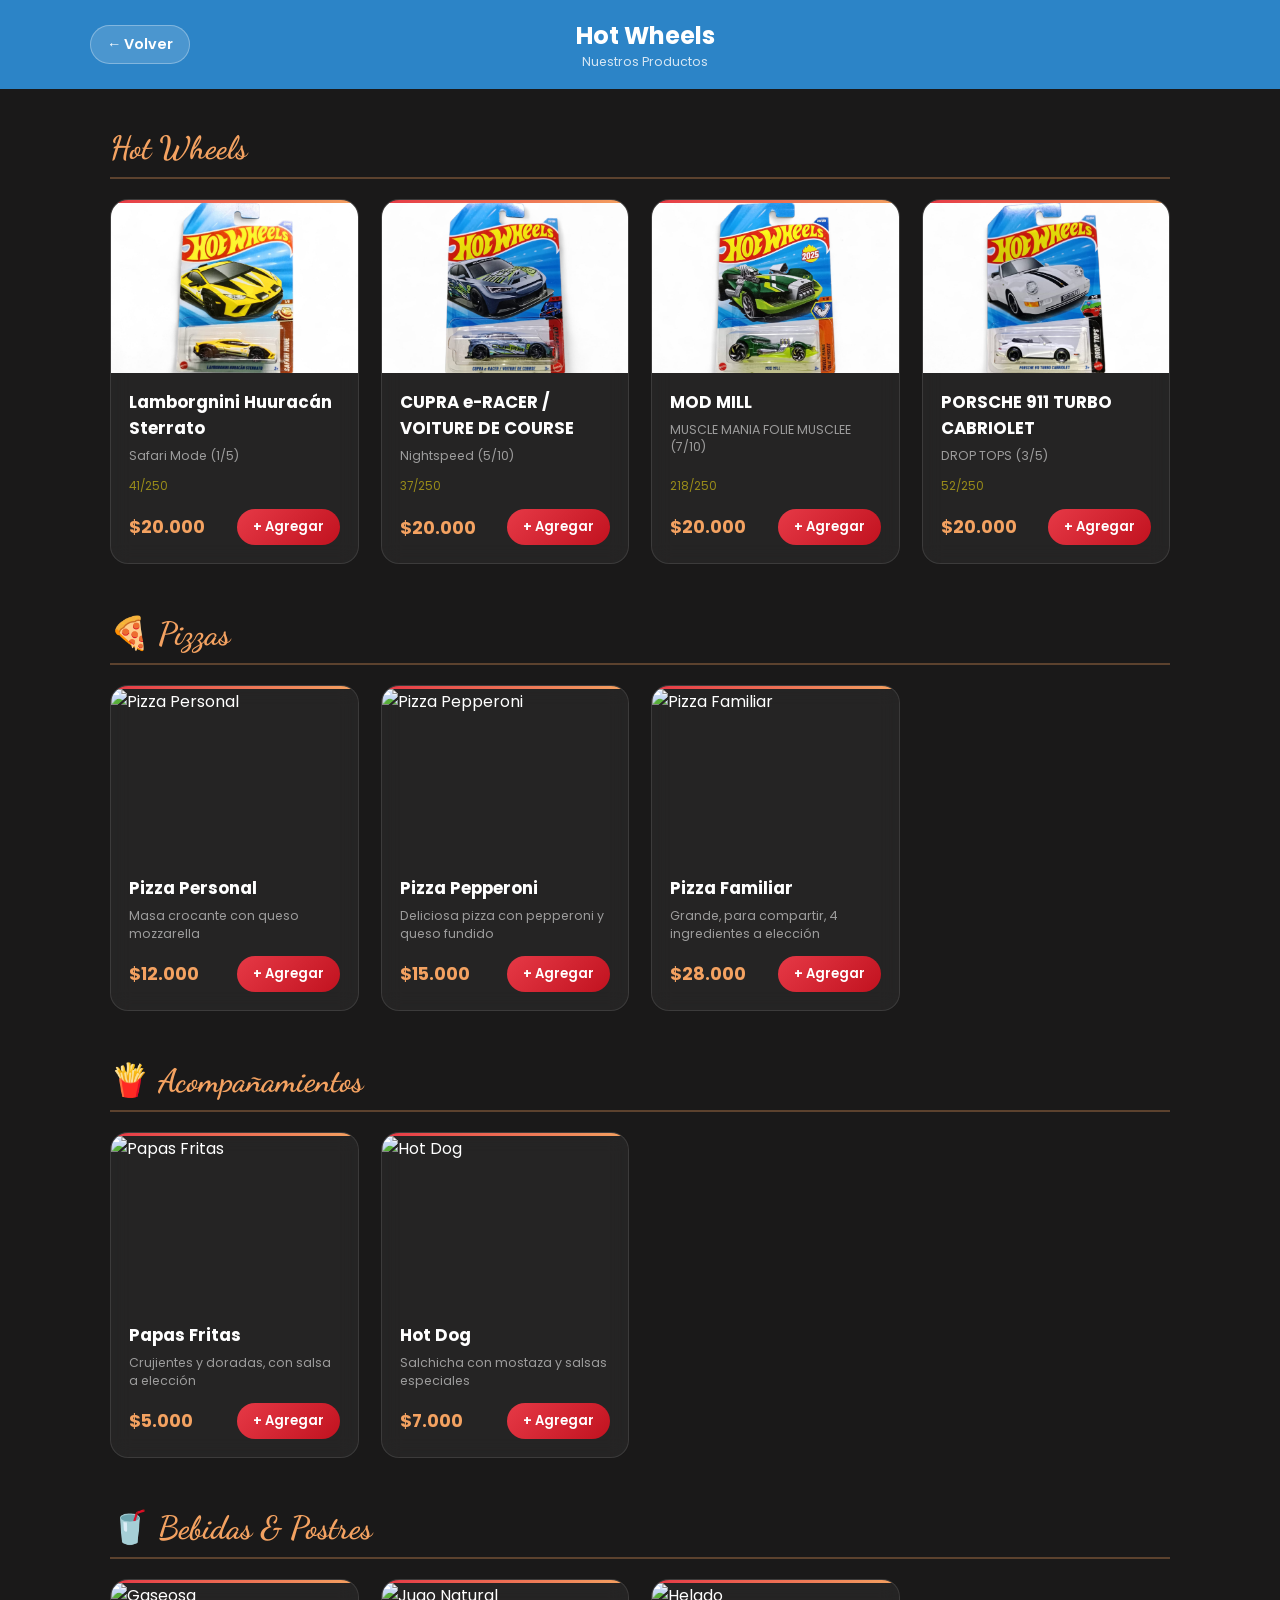
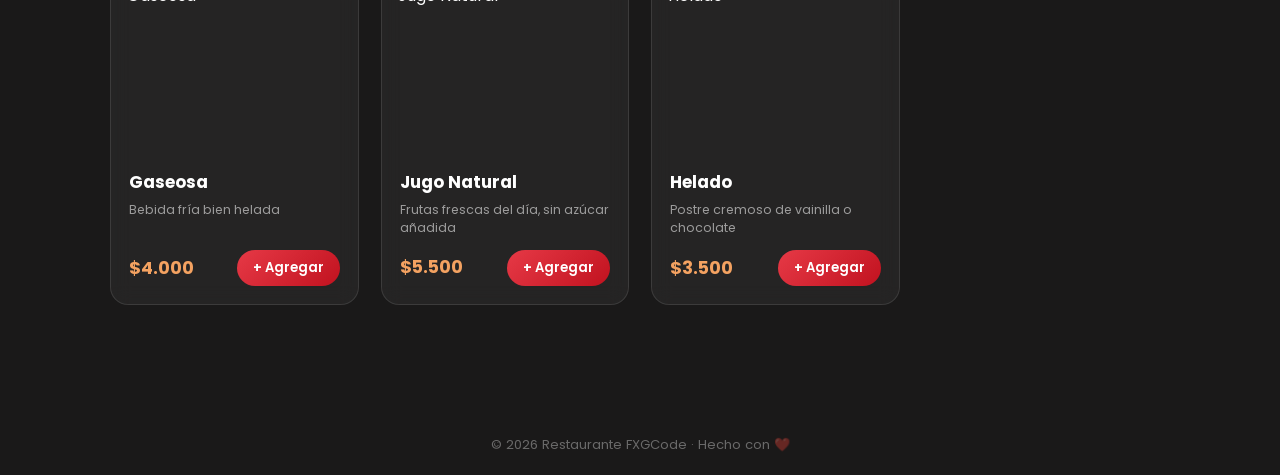
==== productos.html @ 90cff16a "===" ====
<!doctype html>
<html lang="es">
  <head>
    <meta charset="UTF-8" />
    <meta name="viewport" content="width=device-width, initial-scale=1.0" />
    <title>Productos — HotWheels</title>
    <link rel="stylesheet" href="productos.css" />
    <link
      href="https://fonts.googleapis.com/css2?family=Poppins:wght@400;600;700&family=Dancing+Script:wght@700&display=swap"
      rel="stylesheet"
    />
  </head>
  <body>
    <!-- HEADER -->
    <header>
      <div class="header-content">
        <a class="btn-volver" href="index.html">← Volver</a>
        <div class="header-logo">
          <h1>Hot Wheels</h1>
          <p class="subtitulo">Nuestros Productos</p>
        </div>
        <div style="width: 90px"></div>
      </div>
    </header>

    <main>
      <!-- CATEGORÍA: HAMBURGUESAS -->
      <section class="categoria">
        <h2 class="cat-titulo">Hot Wheels</h2>
        <div class="menu-grid">
          <div class="producto">
            <img
              class="img-producto"
              src="photo/IMG-20260331-WA0038.jpg"
              alt="Lamborgnini Huuracán Sterrato"
            />
            <div class="producto-info">
              <h3>Lamborgnini Huuracán Sterrato</h3>
              <p class="desc">Safari Mode (1/5)</p>
              <p class="desc-num">41/250</p>
              <div class="producto-footer">
                <span class="precio">$20.000</span>
                <button
                  onclick="agregar('Lamborgnini Huuracán Sterrato', 20000)"
                >
                  + Agregar
                </button>
              </div>
            </div>
          </div>

          <div class="producto">
            <img
              class="img-producto"
              src="photo/IMG-20260331-WA0046.jpg"
              alt="CUPRA e-RACER / VOITURE DE COURSE"
            />
            <div class="producto-info">
              <h3>CUPRA e-RACER / VOITURE DE COURSE</h3>
              <p class="desc">Nightspeed (5/10)</p>
              <p class="desc-num">37/250</p>
              <div class="producto-footer">
                <span class="precio">$20.000</span>
                <button
                  onclick="agregar('CUPRA e-RACER / VOITURE DE COURSE', 20000)"
                >
                  + Agregar
                </button>
              </div>
            </div>
          </div>

          <div class="producto">
            <img
              class="img-producto"
              src="photo/IMG-20260331-WA0047.jpg"
              alt="MOD MILL"
            />
            <div class="producto-info">
              <h3>MOD MILL</h3>
              <p class="desc">MUSCLE MANIA FOLIE MUSCLEE (7/10)</p>
              <p class="desc-num">218/250</p>
              <div class="producto-footer">
                <span class="precio">$20.000</span>
                <button onclick="agregar('MOD MILL', 20000)">+ Agregar</button>
              </div>
            </div>
          </div>

          <div class="producto">
            <img
              class="img-producto"
              src="photo/IMG-20260331-WA0048.jpg"
              alt="PORSCHE 911 TURBO CABRIOLET"
            />
            <div class="producto-info">
              <h3>PORSCHE 911 TURBO CABRIOLET</h3>
              <p class="desc">DROP TOPS (3/5)</p>
              <p class="desc-num">52/250</p>
              <div class="producto-footer">
                <span class="precio">$20.000</span>
                <button onclick="agregar('PORSCHE 911 TURBO CABRIOLET', 20000)">
                  + Agregar
                </button>
              </div>
            </div>
          </div>
        </div>
      </section>

      <!-- CATEGORÍA: PIZZAS -->
      <section class="categoria">
        <h2 class="cat-titulo">🍕 Pizzas</h2>
        <div class="menu-grid">
          <div class="producto">
            <img
              class="img-producto"
              src="https://images.unsplash.com/photo-1565299624946-b28f40a0ae38?w=400&q=80&auto=format&fit=crop"
              alt="Pizza Personal"
            />
            <div class="producto-info">
              <h3>Pizza Personal</h3>
              <p class="desc">Masa crocante con queso mozzarella</p>
              <div class="producto-footer">
                <span class="precio">$12.000</span>
                <button onclick="agregar('Pizza Personal', 12000)">
                  + Agregar
                </button>
              </div>
            </div>
          </div>

          <div class="producto">
            <img
              class="img-producto"
              src="https://www.sortirambnens.com/wp-content/uploads/2019/02/pizza-de-peperoni.jpg"
              alt="Pizza Pepperoni"
            />
            <div class="producto-info">
              <h3>Pizza Pepperoni</h3>
              <p class="desc">Deliciosa pizza con pepperoni y queso fundido</p>
              <div class="producto-footer">
                <span class="precio">$15.000</span>
                <button onclick="agregar('Pizza Pepperoni', 15000)">
                  + Agregar
                </button>
              </div>
            </div>
          </div>

          <div class="producto">
            <img
              class="img-producto"
              src="https://images.unsplash.com/photo-1574071318508-1cdbab80d002?w=400&q=80&auto=format&fit=crop"
              alt="Pizza Familiar"
            />
            <div class="producto-info">
              <h3>Pizza Familiar</h3>
              <p class="desc">
                Grande, para compartir, 4 ingredientes a elección
              </p>
              <div class="producto-footer">
                <span class="precio">$28.000</span>
                <button onclick="agregar('Pizza Familiar', 28000)">
                  + Agregar
                </button>
              </div>
            </div>
          </div>
        </div>
      </section>

      <!-- CATEGORÍA: ACOMPAÑAMIENTOS -->
      <section class="categoria">
        <h2 class="cat-titulo">🍟 Acompañamientos</h2>
        <div class="menu-grid">
          <div class="producto">
            <img
              class="img-producto"
              src="https://images.unsplash.com/photo-1573080496219-bb080dd4f877?w=400&q=80&auto=format&fit=crop"
              alt="Papas Fritas"
            />
            <div class="producto-info">
              <h3>Papas Fritas</h3>
              <p class="desc">Crujientes y doradas, con salsa a elección</p>
              <div class="producto-footer">
                <span class="precio">$5.000</span>
                <button onclick="agregar('Papas Fritas', 5000)">
                  + Agregar
                </button>
              </div>
            </div>
          </div>

          <div class="producto">
            <img
              class="img-producto"
              src="https://images.pexels.com/photos/4728274/pexels-photo-4728274.jpeg"
              alt="Hot Dog"
            />
            <div class="producto-info">
              <h3>Hot Dog</h3>
              <p class="desc">Salchicha con mostaza y salsas especiales</p>
              <div class="producto-footer">
                <span class="precio">$7.000</span>
                <button onclick="agregar('Hot Dog', 7000)">+ Agregar</button>
              </div>
            </div>
          </div>
        </div>
      </section>

      <!-- CATEGORÍA: BEBIDAS Y POSTRES -->
      <section class="categoria">
        <h2 class="cat-titulo">🥤 Bebidas & Postres</h2>
        <div class="menu-grid">
          <div class="producto">
            <img
              class="img-producto"
              src="https://images.unsplash.com/photo-1543253687-c931c8e01820?w=400&q=80&auto=format&fit=crop"
              alt="Gaseosa"
            />
            <div class="producto-info">
              <h3>Gaseosa</h3>
              <p class="desc">Bebida fría bien helada</p>
              <div class="producto-footer">
                <span class="precio">$4.000</span>
                <button onclick="agregar('Gaseosa', 4000)">+ Agregar</button>
              </div>
            </div>
          </div>

          <div class="producto">
            <img
              class="img-producto"
              src="https://images.unsplash.com/photo-1546173159-315724a31696?w=400&q=80&auto=format&fit=crop"
              alt="Jugo Natural"
            />
            <div class="producto-info">
              <h3>Jugo Natural</h3>
              <p class="desc">Frutas frescas del día, sin azúcar añadida</p>
              <div class="producto-footer">
                <span class="precio">$5.500</span>
                <button onclick="agregar('Jugo Natural', 5500)">
                  + Agregar
                </button>
              </div>
            </div>
          </div>

          <div class="producto">
            <img
              class="img-producto"
              src="https://images.unsplash.com/photo-1563805042-7684c019e1cb?w=400&q=80&auto=format&fit=crop"
              alt="Helado"
            />
            <div class="producto-info">
              <h3>Helado</h3>
              <p class="desc">Postre cremoso de vainilla o chocolate</p>
              <div class="producto-footer">
                <span class="precio">$3.500</span>
                <button onclick="agregar('Helado', 3500)">+ Agregar</button>
              </div>
            </div>
          </div>
        </div>
      </section>
    </main>

    <!-- CARRITO FLOTANTE -->
    <div class="fab-wrap" id="fab-wrap" style="display: none">
      <button class="fab-carrito" onclick="toggleCarrito()">
        🛒 <span class="fab-badge" id="fab-badge">0</span>
      </button>
    </div>

    <!-- PANEL CARRITO -->
    <div class="carrito-panel" id="carrito-panel">
      <div class="carrito-panel-header">
        <h3>Tu pedido</h3>
        <button onclick="toggleCarrito()">✕</button>
      </div>
      <ul id="lista-carrito"></ul>
      <p class="carrito-vacio" id="carrito-vacio">😕 Carrito vacío</p>
      <div class="carrito-panel-footer">
        <p id="total-carrito">Total: $0</p>
        <button class="btn-whatsapp" onclick="enviarPedidoMenu()">
          💬 Pedir por WhatsApp
        </button>
      </div>
    </div>

    <footer>
      <p>© 2026 Restaurante FXGCode · Hecho con ❤️</p>
    </footer>

    <!-- MODAL PEDIDO -->
    <div class="modal-overlay" id="modal-overlay" onclick="cerrarModal()"></div>
    <div class="modal-pedido" id="modal-pedido">
      <button class="modal-close" onclick="cerrarModal()">✕</button>
      <h3>📦 Datos para tu pedido</h3>
      <p class="modal-sub">Completa tus datos y te contactamos enseguida</p>
      <div class="modal-campo">
        <label>Nombre completo</label>
        <input
          type="text"
          id="campo-nombre"
          placeholder="Ej: Juan Pérez"
          maxlength="60"
        />
      </div>
      <div class="modal-campo">
        <label>Dirección</label>
        <input
          type="text"
          id="campo-dir"
          placeholder="Ej: Calle 10 #5-32"
          maxlength="100"
        />
      </div>
      <div class="modal-campo">
        <label>Barrio / Sector</label>
        <input
          type="text"
          id="campo-barrio"
          placeholder="Ej: Centro, El Prado..."
          maxlength="60"
        />
      </div>
      <button class="modal-btn" onclick="confirmarPedido()">
        💬 Enviar pedido por WhatsApp
      </button>
    </div>

    <script src="productos.js"></script>
  </body>
</html>
---- productos.css ----
/* ===== RESET & BASE ===== */
* {
  margin: 0;
  padding: 0;
  box-sizing: border-box;
}

body {
  font-family: "Poppins", Arial, sans-serif;
  background: rgb(26, 25, 25);
  min-height: 100vh;
  color: #fff;
}

/* ===== HEADER ===== */
header {
  background: #2c84c7;
  padding: 18px 40px;
  box-shadow: #4251ae;
  position: sticky;
  top: 0;
  z-index: 100;
}

.header-content {
  display: flex;
  align-items: center;
  justify-content: space-between;
  max-width: 1100px;
  margin: 0 auto;
}

.header-logo h1 {
  font-size: 1.5rem;
  font-weight: 700;
  text-align: center;
}

.subtitulo {
  font-size: 0.78rem;
  opacity: 0.8;
  text-align: center;
}

.btn-volver {
  color: #fff;
  text-decoration: none;
  font-weight: 600;
  font-size: 0.9rem;
  background: rgba(255, 255, 255, 0.15);
  padding: 8px 16px;
  border-radius: 20px;
  border: 1px solid rgba(255, 255, 255, 0.3);
  transition: background 0.2s;
  white-space: nowrap;
}

.btn-volver:hover {
  background: rgba(255, 255, 255, 0.28);
}

/* ===== MAIN ===== */
main {
  max-width: 1100px;
  margin: 0 auto;
  padding: 40px 20px 60px;
}

/* ===== CATEGORÍAS ===== */
.categoria {
  margin-bottom: 50px;
}

.cat-titulo {
  font-family: "Dancing Script", cursive;
  font-size: 2rem;
  font-weight: 700;
  color: #f4a261;
  margin-bottom: 20px;
  padding-bottom: 10px;
  border-bottom: 2px solid rgba(244, 162, 97, 0.3);
}

/* ===== GRID PRODUCTOS ===== */
.menu-grid {
  display: grid;
  grid-template-columns: repeat(auto-fill, minmax(240px, 1fr));
  gap: 22px;
}

.producto {
  background: rgba(255, 255, 255, 0.05);
  backdrop-filter: blur(10px);
  border: 1px solid rgba(255, 255, 255, 0.1);
  border-radius: 18px;
  overflow: hidden;
  transition:
    transform 0.25s ease,
    box-shadow 0.25s ease;
  display: flex;
  flex-direction: column;
}

.producto::before {
  content: "";
  display: block;
  height: 3px;
  background: linear-gradient(90deg, #e63946, #f4a261);
}

.producto:hover {
  transform: translateY(-6px);
  box-shadow: 0 12px 30px rgba(230, 57, 70, 0.3);
}

.img-producto {
  width: 100%;
  height: 170px;
  object-fit: cover;
  display: block;
}

.producto-info {
  padding: 16px 18px 18px;
  display: flex;
  flex-direction: column;
  flex: 1;
}

.producto-info h3 {
  font-size: 1.05rem;
  font-weight: 700;
  color: #fff;
  margin-bottom: 6px;
}

.desc {
  font-size: 0.78rem;
  color: rgba(255, 255, 255, 0.55);
  line-height: 1.4;
  flex: 1;
  margin-bottom: 14px;
}

.desc-num {
  font-size: 0.72rem;
  color: rgba(252, 228, 17, 0.541);
  margin-bottom: 14px;
}

.producto-footer {
  display: flex;
  align-items: center;
  justify-content: space-between;
  gap: 10px;
}

.precio {
  font-size: 1.1rem;
  font-weight: 700;
  color: #f4a261;
  white-space: nowrap;
}

.producto button {
  background: linear-gradient(135deg, #e63946, #c1121f);
  color: #fff;
  border: none;
  border-radius: 20px;
  padding: 8px 16px;
  font-size: 0.82rem;
  font-weight: 600;
  font-family: "Poppins", Arial, sans-serif;
  cursor: pointer;
  transition:
    transform 0.15s ease,
    box-shadow 0.15s ease;
  white-space: nowrap;
}

.producto button:hover {
  transform: scale(1.06);
  box-shadow: 0 4px 12px rgba(230, 57, 70, 0.5);
}

.producto button:active {
  transform: scale(0.96);
}

/* ===== FAB CARRITO ===== */
.fab-wrap {
  position: fixed;
  bottom: 28px;
  right: 28px;
  z-index: 300;
}

.fab-carrito {
  background: linear-gradient(135deg, #e63946, #c1121f);
  color: #fff;
  border: none;
  border-radius: 30px;
  padding: 14px 22px;
  font-size: 1rem;
  font-weight: 700;
  font-family: "Poppins", Arial, sans-serif;
  cursor: pointer;
  box-shadow: 0 6px 22px rgba(230, 57, 70, 0.55);
  display: flex;
  align-items: center;
  gap: 10px;
  transition: transform 0.2s ease;
}

.fab-carrito:hover {
  transform: scale(1.06);
}

.fab-badge {
  background: #f4a261;
  color: #fff;
  font-size: 0.72rem;
  font-weight: 700;
  min-width: 22px;
  height: 22px;
  border-radius: 50%;
  display: flex;
  align-items: center;
  justify-content: center;
  border: 2px solid #c1121f;
}

/* ===== PANEL CARRITO ===== */
.carrito-panel {
  position: fixed;
  bottom: 90px;
  right: 28px;
  width: 320px;
  background: #fff;
  color: #222;
  border-radius: 18px;
  box-shadow: 0 12px 40px rgba(0, 0, 0, 0.3);
  z-index: 400;
  display: none;
  flex-direction: column;
  overflow: hidden;
  animation: fadeUp 0.2s ease;
}

.carrito-panel.visible {
  display: flex;
}

@keyframes fadeUp {
  from {
    opacity: 0;
    transform: translateY(12px);
  }
  to {
    opacity: 1;
    transform: translateY(0);
  }
}

.carrito-panel-header {
  display: flex;
  align-items: center;
  justify-content: space-between;
  padding: 14px 18px;
  border-bottom: 1px solid #f0f0f0;
}

.carrito-panel-header h3 {
  font-size: 1rem;
  font-weight: 700;
  color: #1a1a2e;
}

.carrito-panel-header button {
  background: none;
  border: none;
  font-size: 1rem;
  cursor: pointer;
  color: #999;
  padding: 2px 6px;
  border-radius: 6px;
}

.carrito-panel-header button:hover {
  background: #f0f0f0;
}

#lista-carrito {
  list-style: none;
  max-height: 220px;
  overflow-y: auto;
  padding: 8px 0;
}

#lista-carrito li {
  display: flex;
  align-items: center;
  justify-content: space-between;
  padding: 8px 18px;
  font-size: 0.85rem;
  border-bottom: 1px solid #f7f7f7;
  gap: 8px;
}

#lista-carrito li:last-child {
  border: none;
}

.carrito-vacio {
  text-align: center;
  padding: 20px;
  color: #aaa;
  font-size: 0.88rem;
  display: none;
}

.carrito-vacio.visible {
  display: block;
}

.carrito-panel-footer {
  padding: 14px 18px;
  border-top: 1px solid #f0f0f0;
  display: flex;
  flex-direction: column;
  gap: 10px;
}

#total-carrito {
  font-size: 1rem;
  font-weight: 700;
  color: #1a1a2e;
}

.btn-whatsapp {
  background: linear-gradient(135deg, #25d366, #128c7e);
  color: #fff;
  text-decoration: none;
  padding: 11px 18px;
  border-radius: 20px;
  font-size: 0.88rem;
  font-weight: 700;
  font-family: "Poppins", Arial, sans-serif;
  text-align: center;
  display: block;
  transition: transform 0.2s ease;
  box-shadow: 0 4px 14px rgba(37, 211, 102, 0.35);
}

.btn-whatsapp:hover {
  transform: scale(1.04);
}

/* ===== MODAL PEDIDO ===== */
.modal-overlay {
  display: none;
  position: fixed;
  inset: 0;
  background: rgba(0, 0, 0, 0.6);
  z-index: 600;
  backdrop-filter: blur(3px);
}

.modal-overlay.visible {
  display: block;
}

.modal-pedido {
  display: none;
  position: fixed;
  top: 50%;
  left: 50%;
  transform: translate(-50%, -50%);
  background: #fff;
  color: #1a1a2e;
  border-radius: 20px;
  padding: 32px 28px;
  width: 90%;
  max-width: 420px;
  z-index: 700;
  box-shadow: 0 20px 60px rgba(0, 0, 0, 0.35);
  animation: modalIn 0.25s ease;
}

.modal-pedido.visible {
  display: block;
}

@keyframes modalIn {
  from {
    opacity: 0;
    transform: translate(-50%, -46%);
  }
  to {
    opacity: 1;
    transform: translate(-50%, -50%);
  }
}

.modal-close {
  position: absolute;
  top: 14px;
  right: 16px;
  background: none;
  border: none;
  font-size: 1rem;
  cursor: pointer;
  color: #999;
  padding: 4px 8px;
  border-radius: 8px;
  transition: background 0.15s;
}

.modal-close:hover {
  background: #f0f0f0;
  color: #333;
}

.modal-pedido h3 {
  font-size: 1.2rem;
  font-weight: 700;
  color: #1a1a2e;
  margin-bottom: 4px;
}

.modal-sub {
  font-size: 0.82rem;
  color: #888;
  margin-bottom: 20px;
}

.modal-campo {
  display: flex;
  flex-direction: column;
  gap: 5px;
  margin-bottom: 14px;
}

.modal-campo label {
  font-size: 0.82rem;
  font-weight: 600;
  color: #444;
}

.modal-campo input {
  border: 1.5px solid #ddd;
  border-radius: 10px;
  padding: 10px 14px;
  font-size: 0.9rem;
  font-family: "Poppins", Arial, sans-serif;
  color: #1a1a2e;
  outline: none;
  transition: border-color 0.2s;
}

.modal-campo input:focus {
  border-color: #e63946;
}

.modal-btn {
  width: 100%;
  background: linear-gradient(135deg, #25d366, #128c7e);
  color: #fff;
  border: none;
  border-radius: 30px;
  padding: 13px;
  font-size: 0.95rem;
  font-weight: 700;
  font-family: "Poppins", Arial, sans-serif;
  cursor: pointer;
  margin-top: 6px;
  box-shadow: 0 4px 16px rgba(37, 211, 102, 0.4);
  transition:
    transform 0.2s ease,
    box-shadow 0.2s ease;
}

.modal-btn:hover {
  transform: scale(1.03);
  box-shadow: 0 6px 22px rgba(37, 211, 102, 0.55);
}

/* ===== FOOTER ===== */
footer {
  text-align: center;
  padding: 20px;
  color: rgba(255, 255, 255, 0.35);
  font-size: 0.82rem;
}

/* ===== RESPONSIVE ===== */
@media (max-width: 600px) {
  header {
    padding: 16px 20px;
  }
  .header-logo h1 {
    font-size: 1.2rem;
  }
  main {
    padding: 28px 14px 50px;
  }
  .carrito-panel {
    right: 10px;
    width: calc(100vw - 20px);
  }
  .fab-wrap {
    right: 14px;
    bottom: 20px;
  }
}
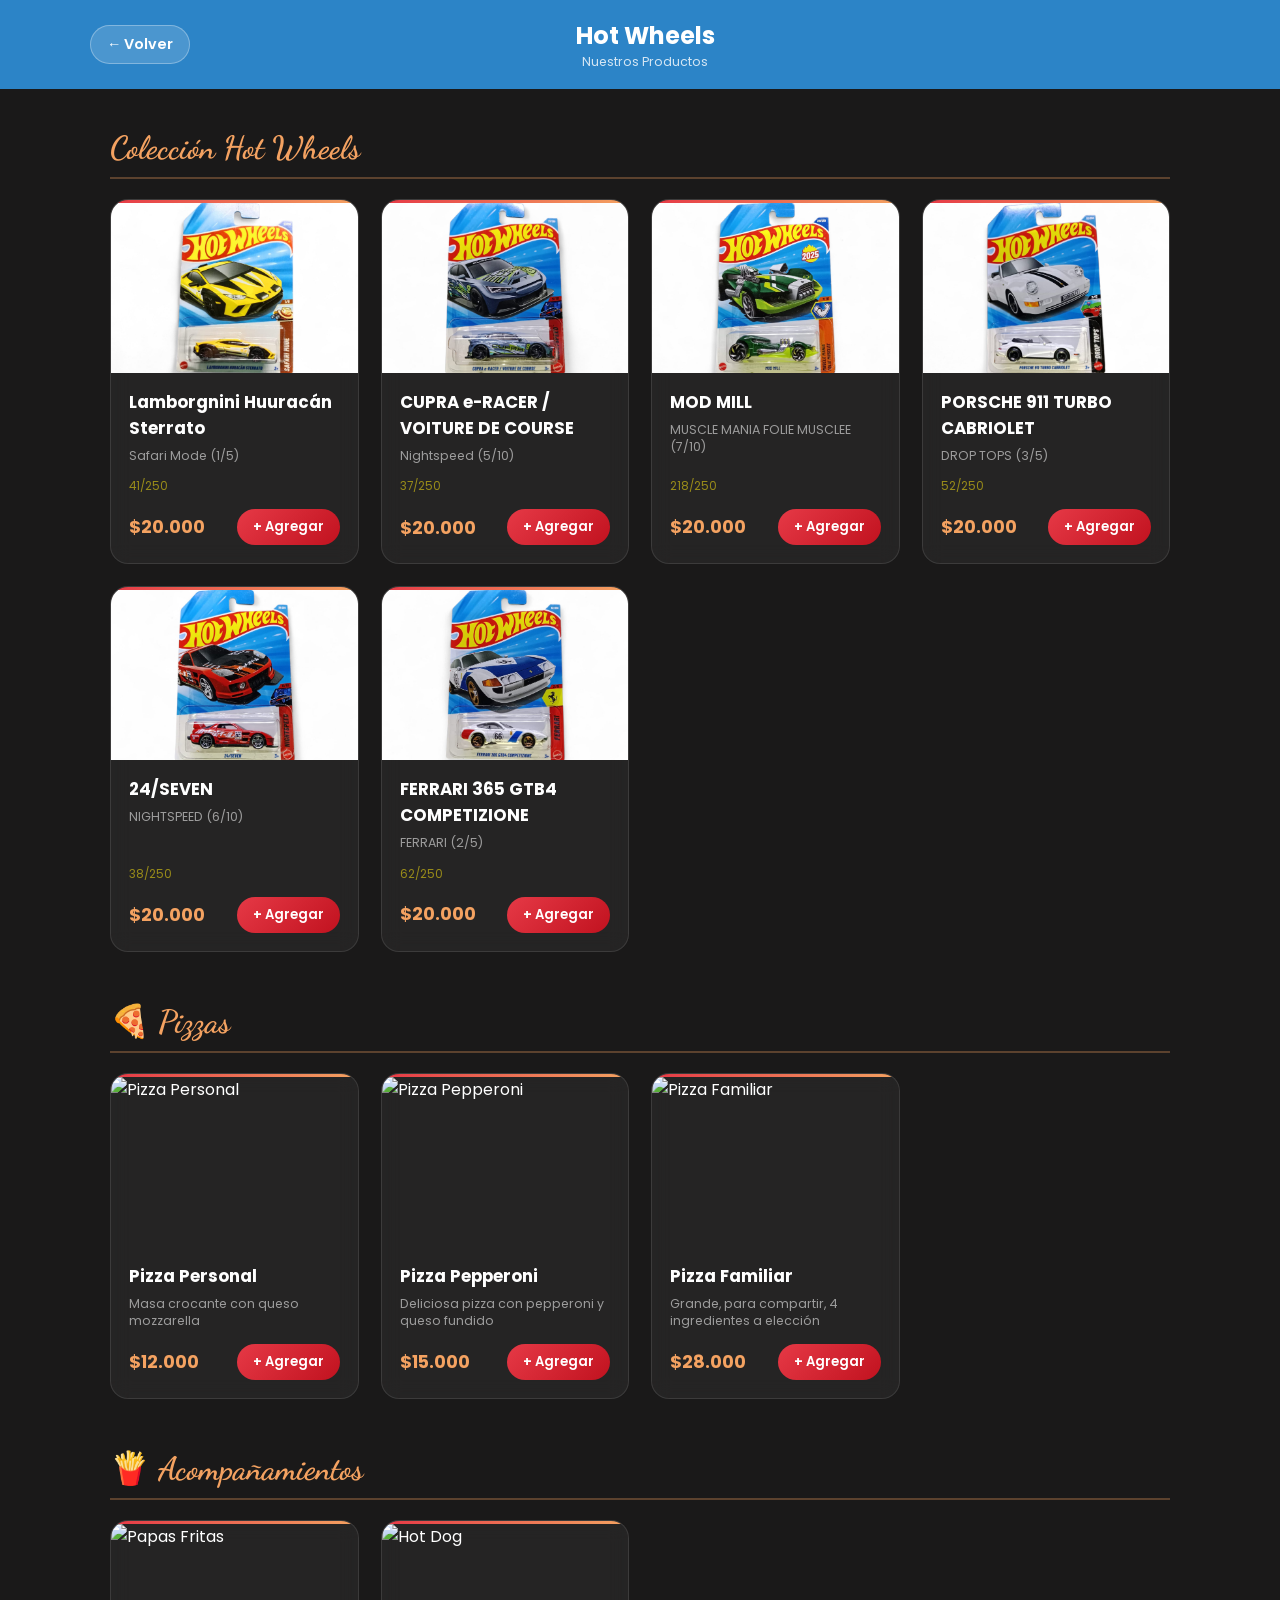
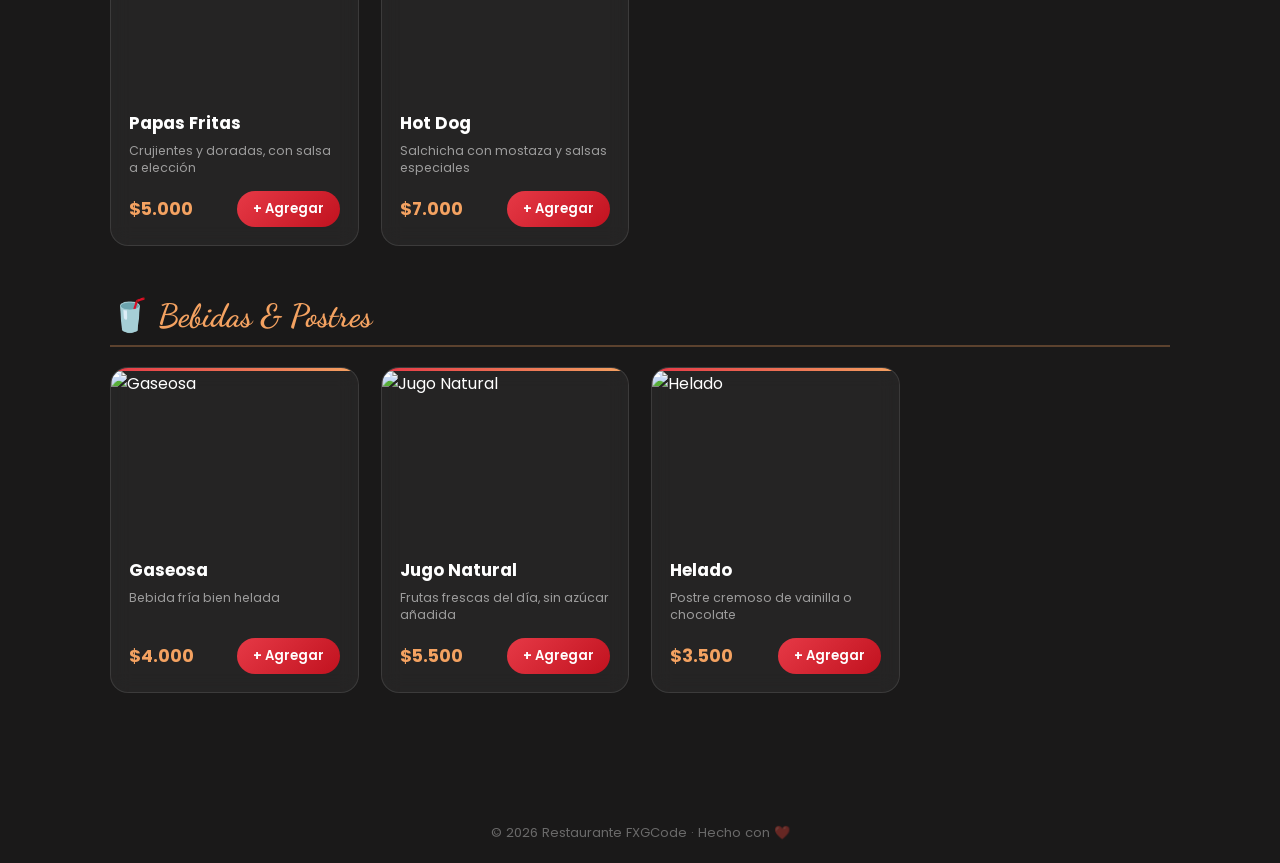
==== commit 3e949f6c: "-_-" ====
--- a/productos.html
+++ b/productos.html
@@ -24,9 +24,9 @@
     </header>
 
     <main>
-      <!-- CATEGORÍA: HAMBURGUESAS -->
+    <!-- Colección Hot Wheels -->
       <section class="categoria">
-        <h2 class="cat-titulo">Hot Wheels</h2>
+        <h2 class="cat-titulo">Colección Hot Wheels</h2>
         <div class="menu-grid">
           <div class="producto">
             <img
@@ -105,6 +105,45 @@
               </div>
             </div>
           </div>
+
+          <div class="producto">
+            <img
+              class="img-producto"
+              src="photo/IMG-20260331-WA0049.jpg"
+              alt="24/SEVEN"
+            />
+            <div class="producto-info">
+              <h3>24/SEVEN</h3>
+              <p class="desc">NIGHTSPEED (6/10)</p>
+              <p class="desc-num">38/250</p>
+              <div class="producto-footer">
+                <span class="precio">$20.000</span>
+                <button onclick="agregar('24/SEVEN', 20000)">
+                  + Agregar
+                </button>
+              </div>
+            </div>
+          </div>
+
+          <div class="producto">
+            <img
+              class="img-producto"
+              src="photo/IMG-20260331-WA0050.jpg"
+              alt="FERRARI 365 GTB4 COMPETIZIONE"
+            />
+            <div class="producto-info">
+              <h3>FERRARI 365 GTB4 COMPETIZIONE</h3>
+              <p class="desc">FERRARI (2/5)</p>
+              <p class="desc-num">62/250</p>
+              <div class="producto-footer">
+                <span class="precio">$20.000</span>
+                <button onclick="agregar('FERRARI 365 GTB4 COMPETIZIONE', 20000)">
+                  + Agregar
+                </button>
+              </div>
+            </div>
+          </div>
+
         </div>
       </section>
 
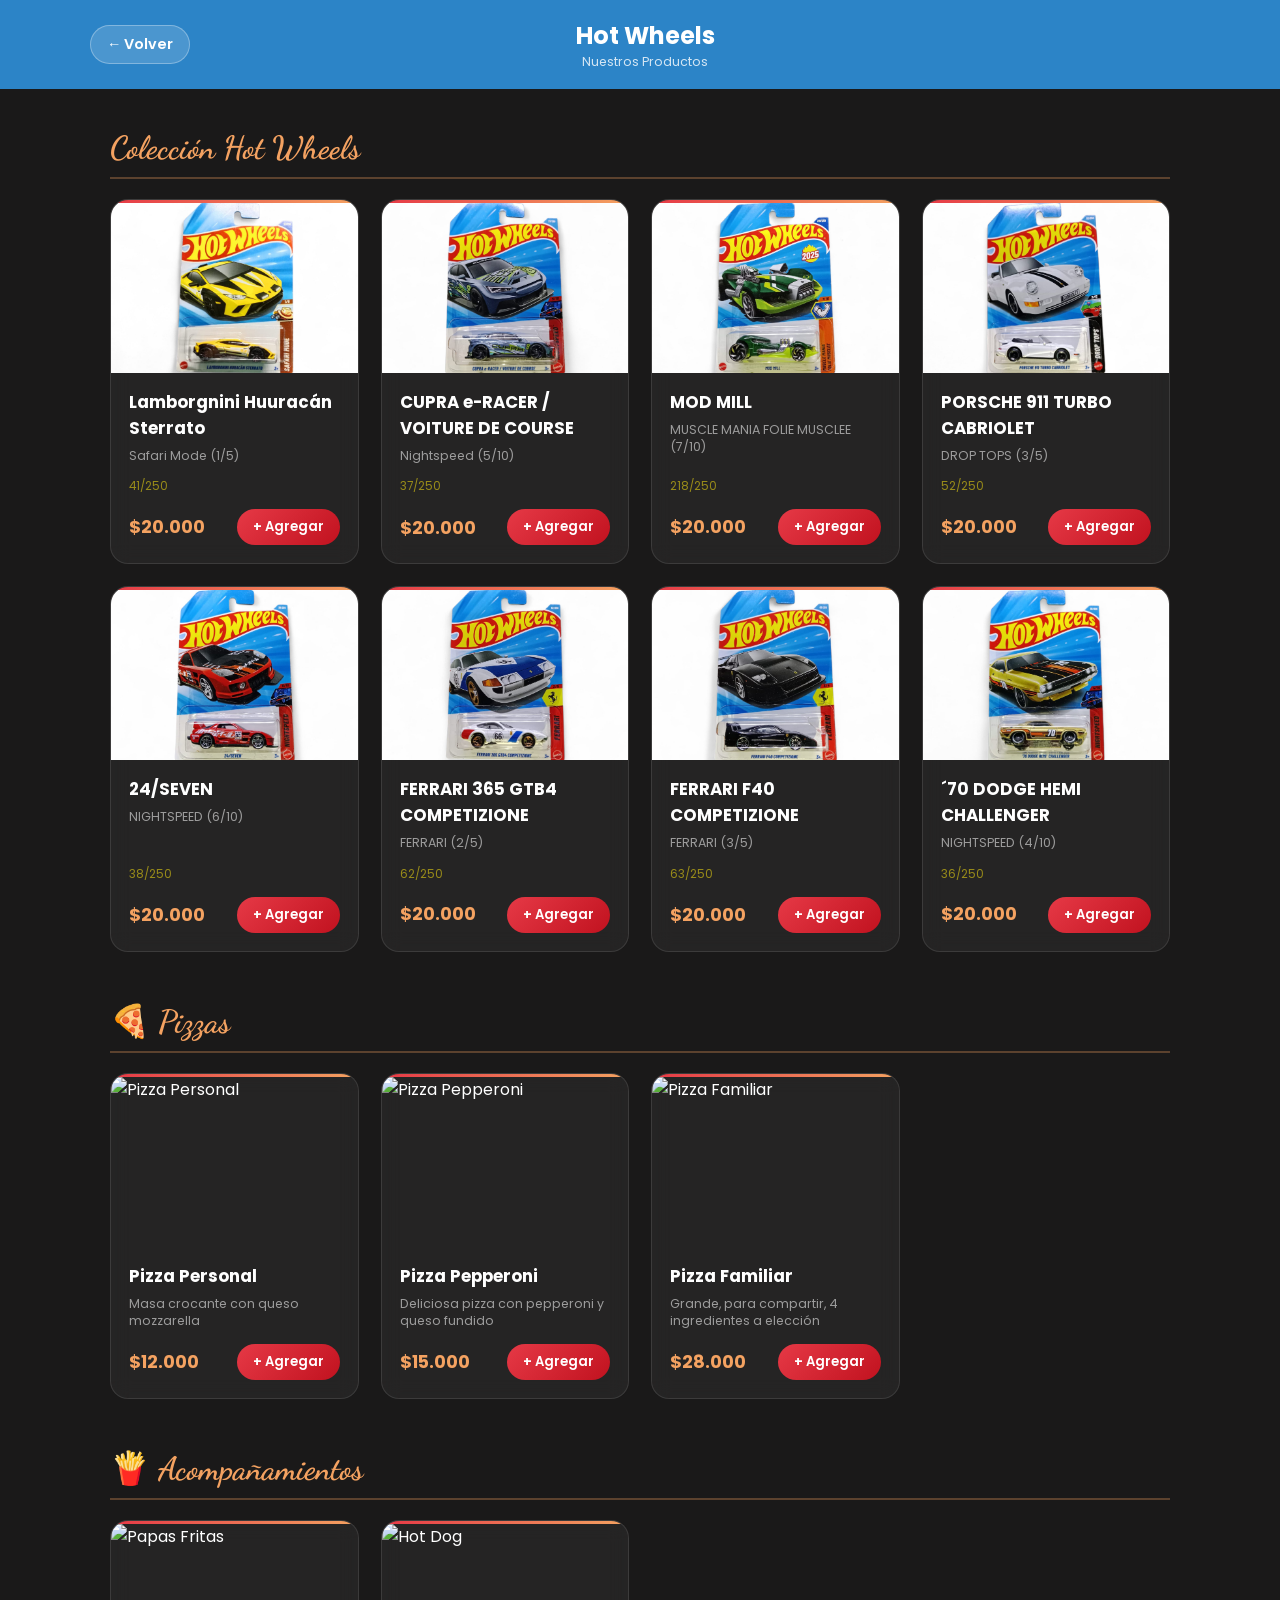
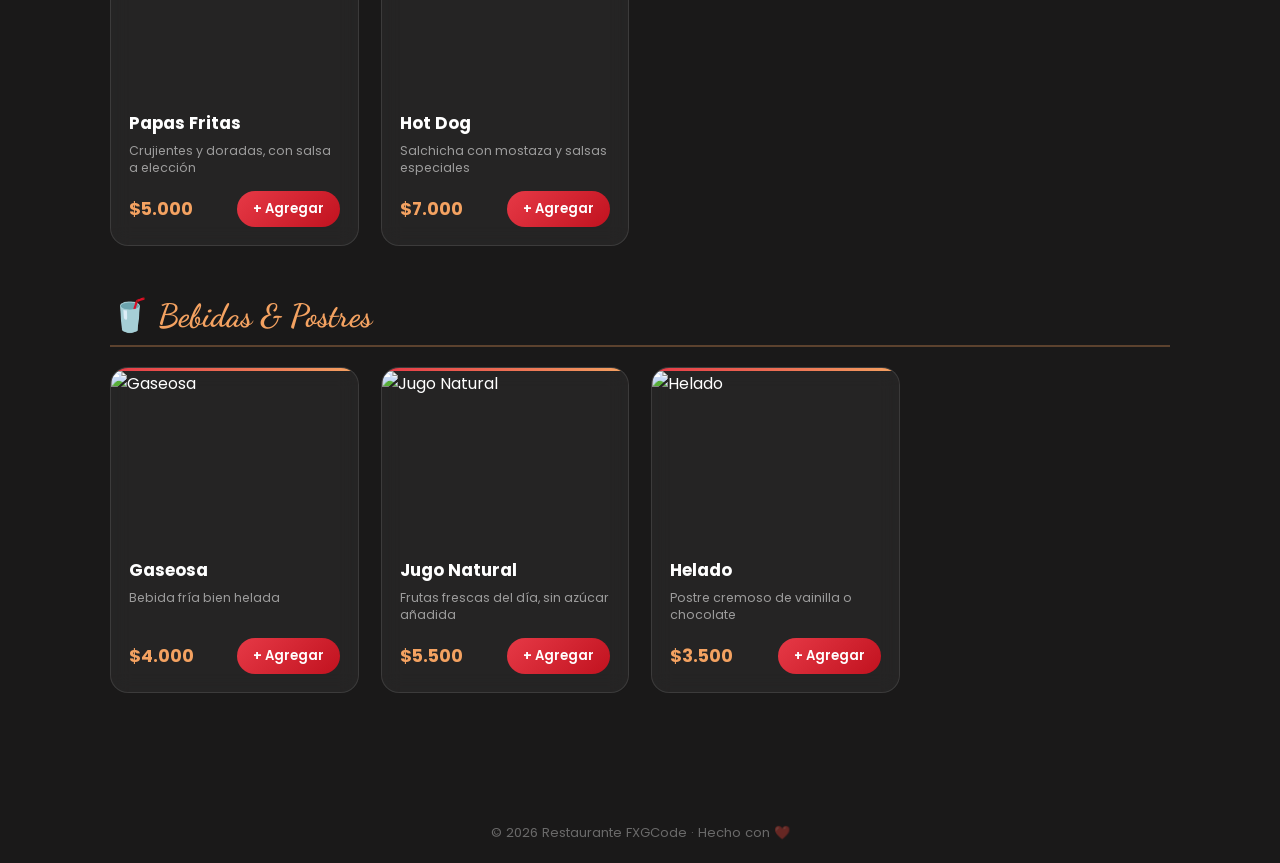
==== commit d4963395: "Ya mejorar productos" ====
--- a/productos.html
+++ b/productos.html
@@ -144,6 +144,44 @@
             </div>
           </div>
 
+          <div class="producto">
+            <img
+              class="img-producto"
+              src="photo/IMG-20260331-WA0051.jpg"
+              alt="FERRARI F40 COMPETIZIONE"
+            />
+            <div class="producto-info">
+              <h3>FERRARI F40 COMPETIZIONE</h3>
+              <p class="desc">FERRARI (3/5)</p>
+              <p class="desc-num">63/250</p>
+              <div class="producto-footer">
+                <span class="precio">$20.000</span>
+                <button onclick="agregar('FERRARI F40 COMPETIZIONE', 20000)">
+                  + Agregar
+                </button>
+              </div>
+            </div>
+          </div>
+
+          <div class="producto">
+            <img
+              class="img-producto"
+              src="photo/IMG-20260331-WA0052.jpg"
+              alt="´70 DODGE HEMI CHALLENGER"
+            />
+            <div class="producto-info">
+              <h3>´70 DODGE HEMI CHALLENGER</h3>
+              <p class="desc">NIGHTSPEED (4/10)</p>
+              <p class="desc-num">36/250</p>
+              <div class="producto-footer">
+                <span class="precio">$20.000</span>
+                <button onclick="agregar('´70 DODGE HEMI CHALLENGER', 20000)">
+                  + Agregar
+                </button>
+              </div>
+            </div>
+          </div>
+
         </div>
       </section>
 
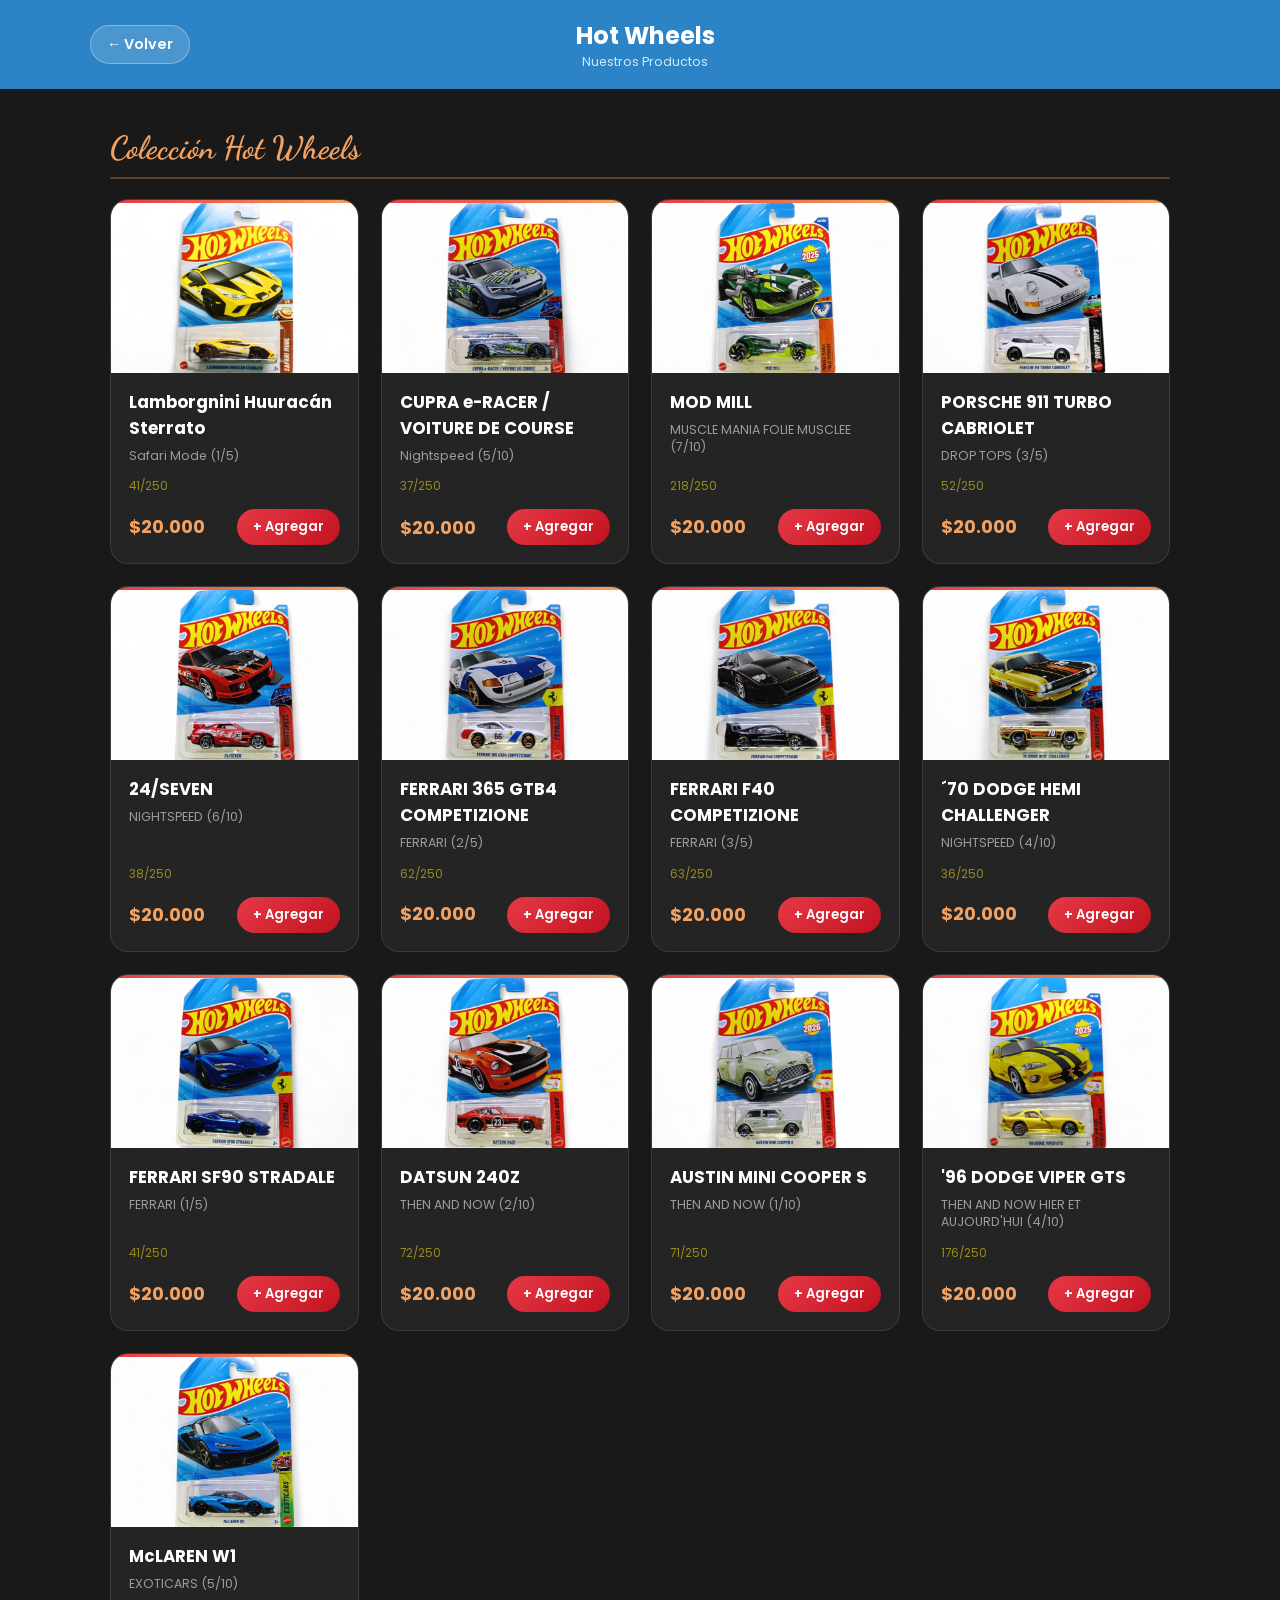
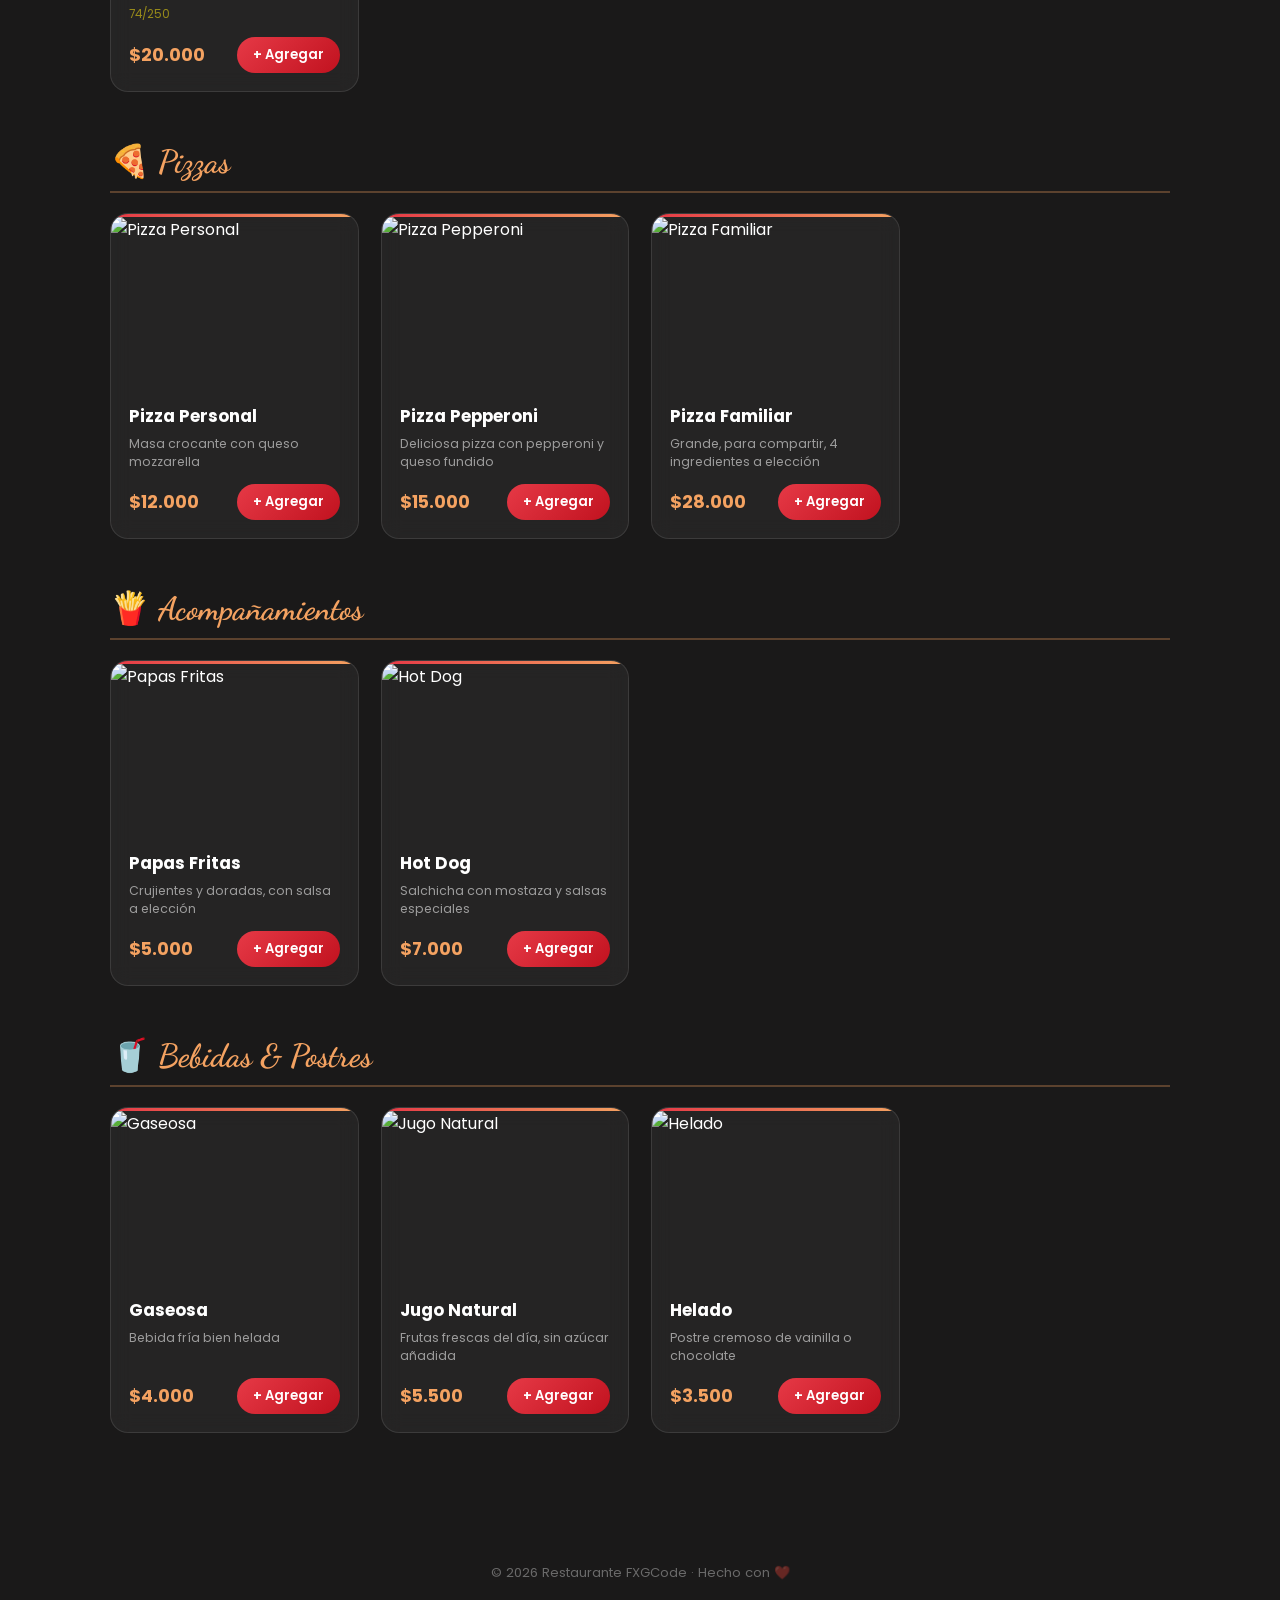
==== commit 25fb3aa0: "-_-" ====
--- a/productos.html
+++ b/productos.html
@@ -176,6 +176,101 @@
               <div class="producto-footer">
                 <span class="precio">$20.000</span>
                 <button onclick="agregar('´70 DODGE HEMI CHALLENGER', 20000)">
+                  + Agregar
+                </button>
+              </div>
+            </div>
+          </div>
+
+          <div class="producto">
+            <img
+              class="img-producto"
+              src="photo/IMG-20260331-WA0053.jpg"
+              alt="FERRARI SF90 STRADALE"
+            />
+            <div class="producto-info">
+              <h3>FERRARI SF90 STRADALE</h3>
+              <p class="desc">FERRARI (1/5)</p>
+              <p class="desc-num">41/250</p>
+              <div class="producto-footer">
+                <span class="precio">$20.000</span>
+                <button onclick="agregar('FERRARI SF90 STRADALE', 20000)">
+                  + Agregar
+                </button>
+              </div>
+            </div>
+          </div>
+
+          <div class="producto">
+            <img
+              class="img-producto"
+              src="photo/IMG-20260331-WA0054.jpg"
+              alt="DATSUN 240Z"
+            />
+            <div class="producto-info">
+              <h3>DATSUN 240Z</h3>
+              <p class="desc">THEN AND NOW (2/10)</p>
+              <p class="desc-num">72/250</p>
+              <div class="producto-footer">
+                <span class="precio">$20.000</span>
+                <button onclick="agregar('DATSUN 240Z', 20000)">
+                  + Agregar
+                </button>
+              </div>
+            </div>
+          </div>
+
+          <div class="producto">
+            <img
+              class="img-producto"
+              src="photo/IMG-20260331-WA0055.jpg"
+              alt="AUSTIN MINI COOPER S"
+            />
+            <div class="producto-info">
+              <h3>AUSTIN MINI COOPER S</h3>
+              <p class="desc">THEN AND NOW (1/10)</p>
+              <p class="desc-num">71/250</p>
+              <div class="producto-footer">
+                <span class="precio">$20.000</span>
+                <button onclick="agregar('AUSTIN MINI COOPER S', 20000)">
+                  + Agregar
+                </button>
+              </div>
+            </div>
+          </div>
+
+          <div class="producto">
+            <img
+              class="img-producto"
+              src="photo/IMG-20260331-WA0056.jpg"
+              alt="'96 DODGE VIPER GTS"
+            />
+            <div class="producto-info">
+              <h3>'96 DODGE VIPER GTS</h3>
+              <p class="desc">THEN AND NOW HIER ET AUJOURD'HUI (4/10)</p>
+              <p class="desc-num">176/250</p>
+              <div class="producto-footer">
+                <span class="precio">$20.000</span>
+                <button onclick="agregar('\'96 DODGE VIPER GTS', 20000)">
+                  + Agregar
+                </button>
+              </div>
+            </div>
+          </div>
+
+          <div class="producto">
+            <img
+              class="img-producto"
+              src="photo/IMG-20260331-WA0057.jpg"
+              alt="McLAREN W1"
+            />
+            <div class="producto-info">
+              <h3>McLAREN W1</h3>
+              <p class="desc">EXOTICARS (5/10)</p>
+              <p class="desc-num">74/250</p>
+              <div class="producto-footer">
+                <span class="precio">$20.000</span>
+                <button onclick="agregar('McLAREN W1', 20000)">
                   + Agregar
                 </button>
               </div>
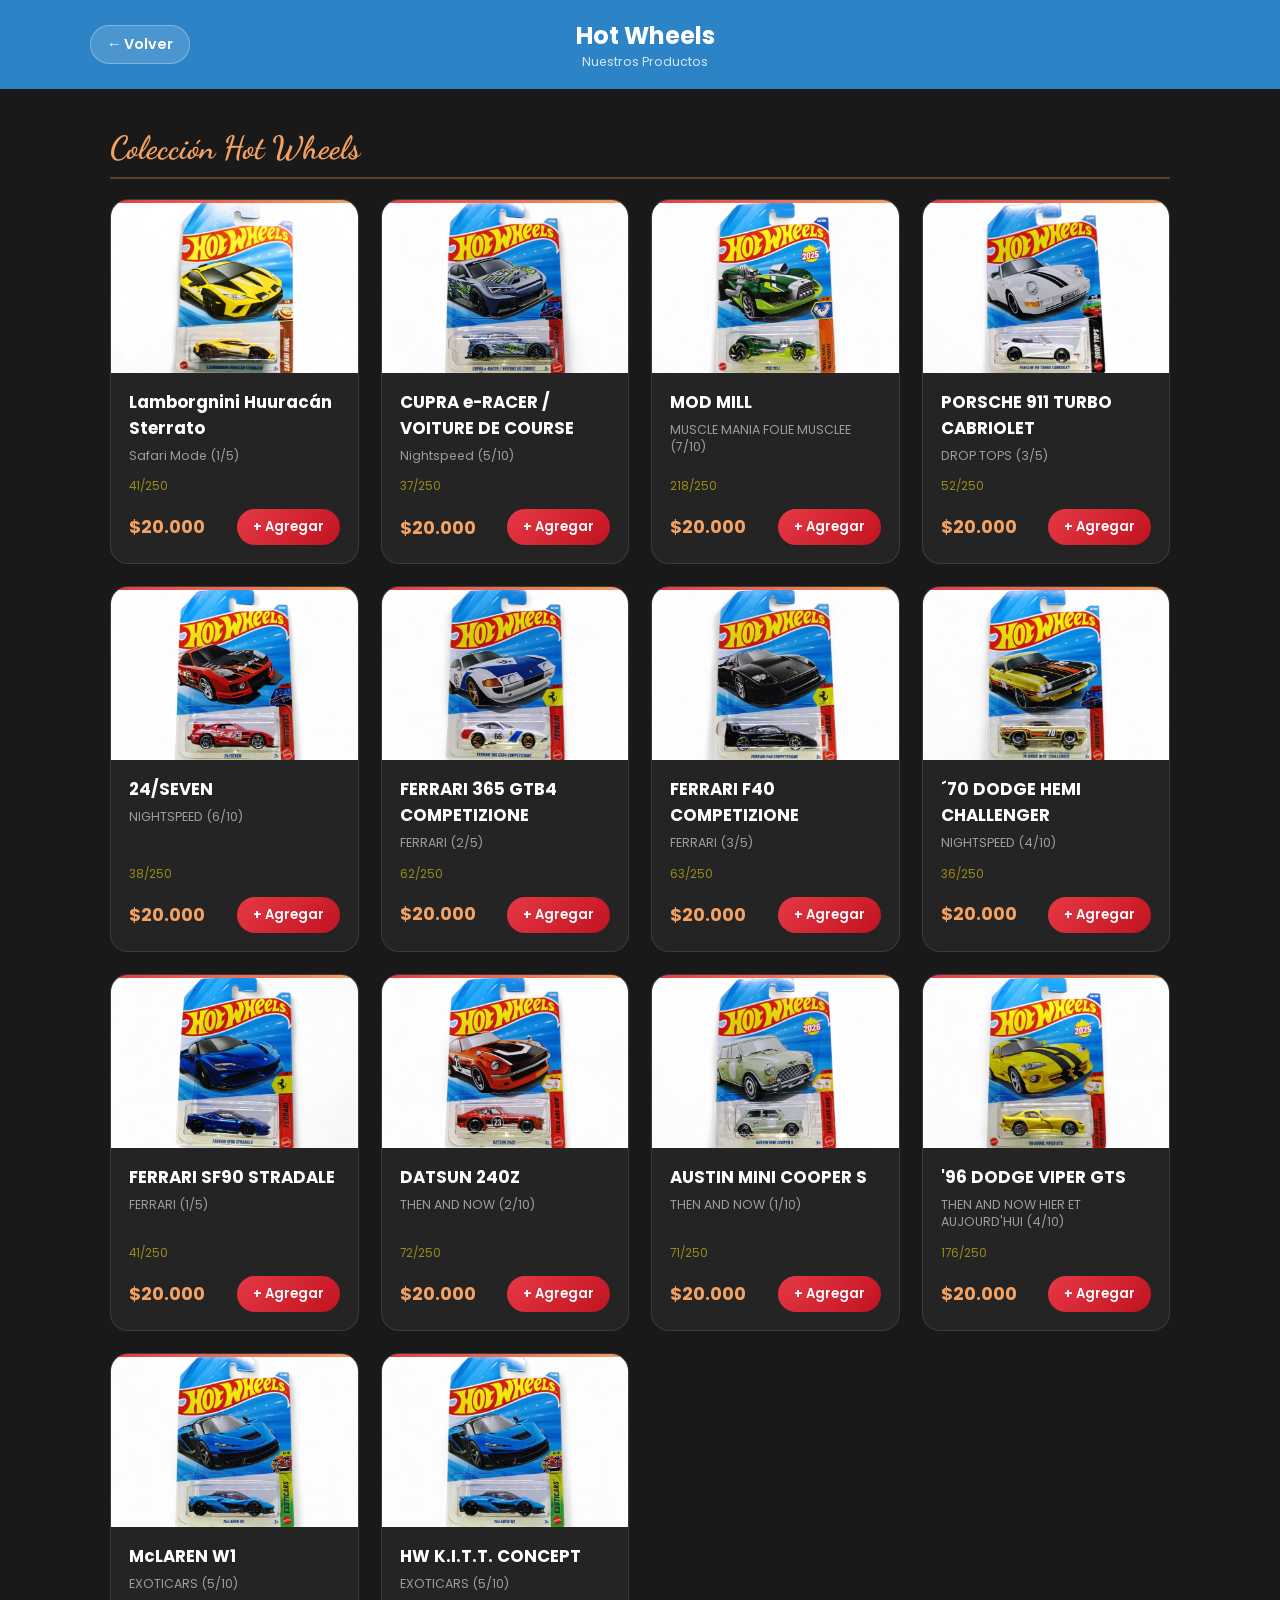
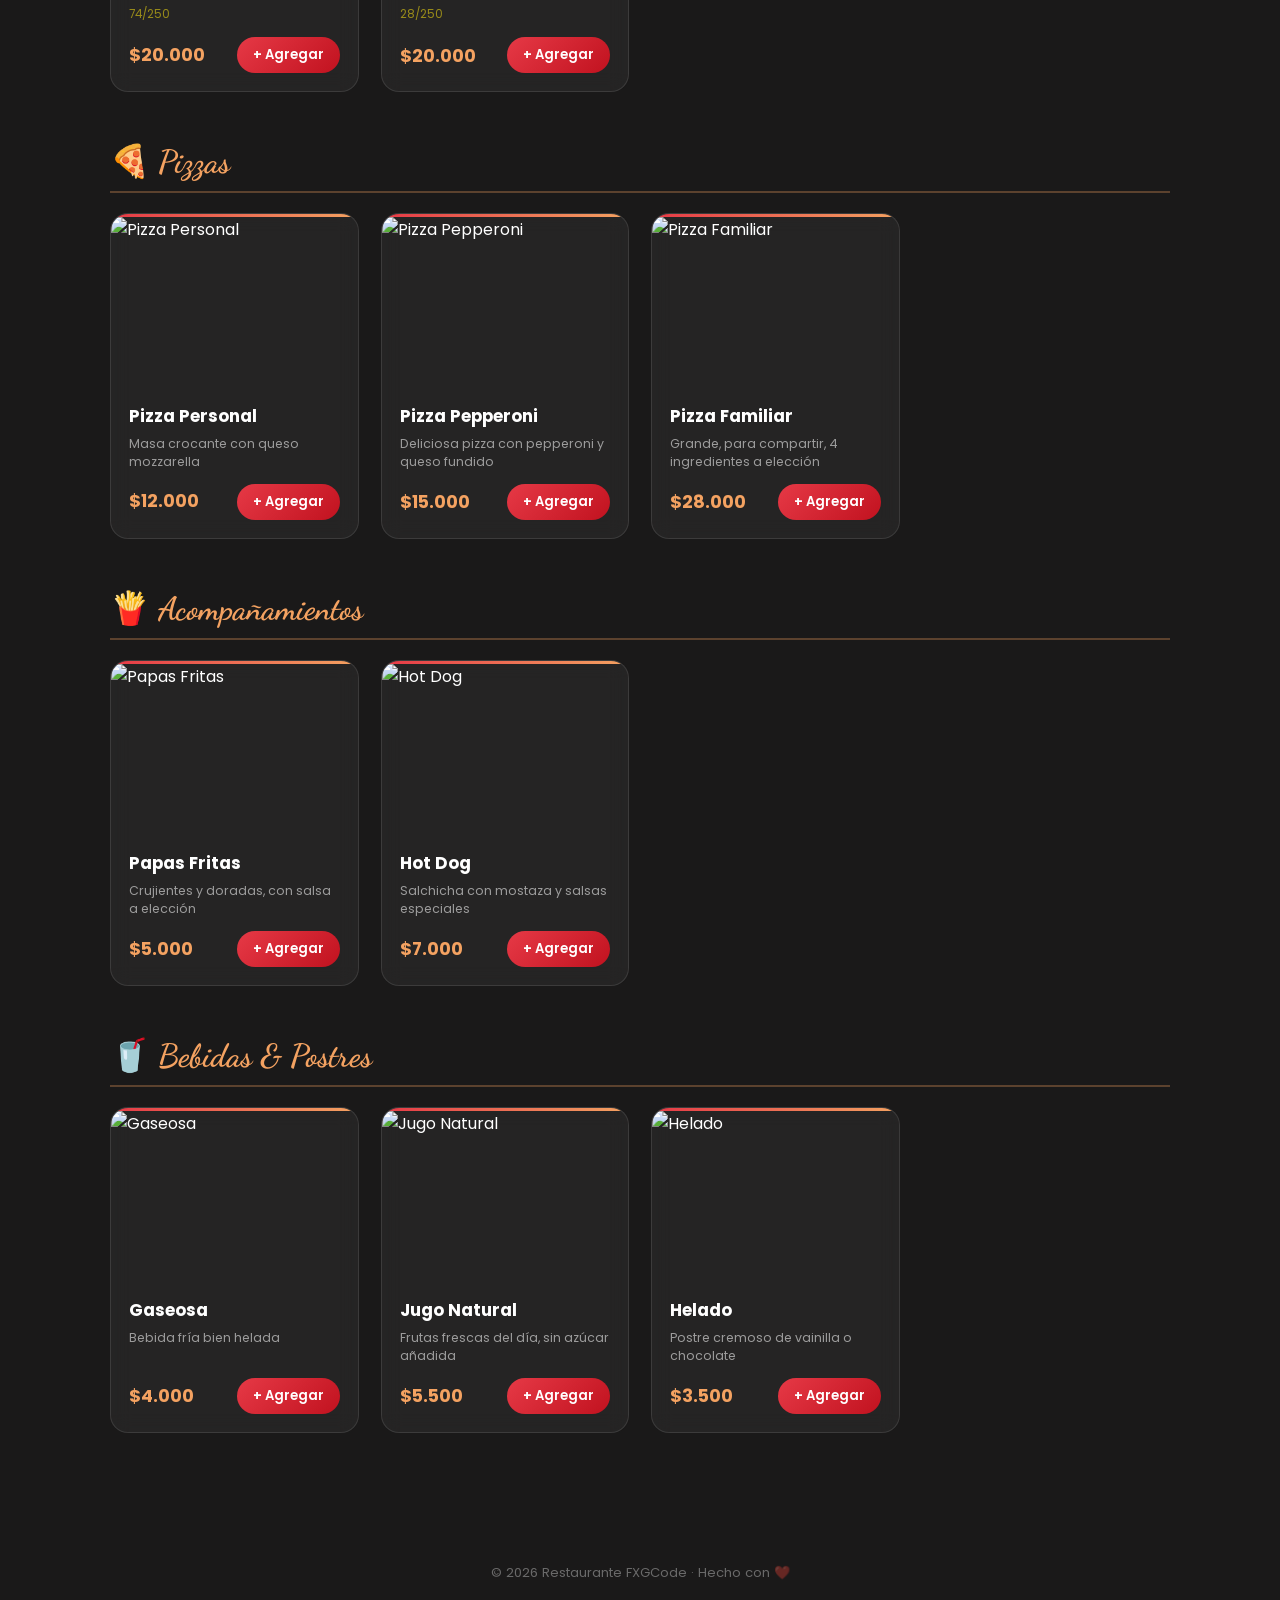
==== commit 36da5680: "-_-" ====
--- a/productos.html
+++ b/productos.html
@@ -271,6 +271,25 @@
               <div class="producto-footer">
                 <span class="precio">$20.000</span>
                 <button onclick="agregar('McLAREN W1', 20000)">
+                  + Agregar
+                </button>
+              </div>
+            </div>
+          </div>
+
+          <div class="producto">
+            <img
+              class="img-producto"
+              src="photo/IMG-20260331-WA0057.jpg"
+              alt="HW K.I.T.T. CONCEPT"
+            />
+            <div class="producto-info">
+              <h3>HW K.I.T.T. CONCEPT</h3>
+              <p class="desc">EXOTICARS (5/10)</p> <!-- GUARDAR -->
+              <p class="desc-num">28/250</p>
+              <div class="producto-footer">
+                <span class="precio">$20.000</span>
+                <button onclick="agregar('HW K.I.T.T. CONCEPT', 20000)">
                   + Agregar
                 </button>
               </div>
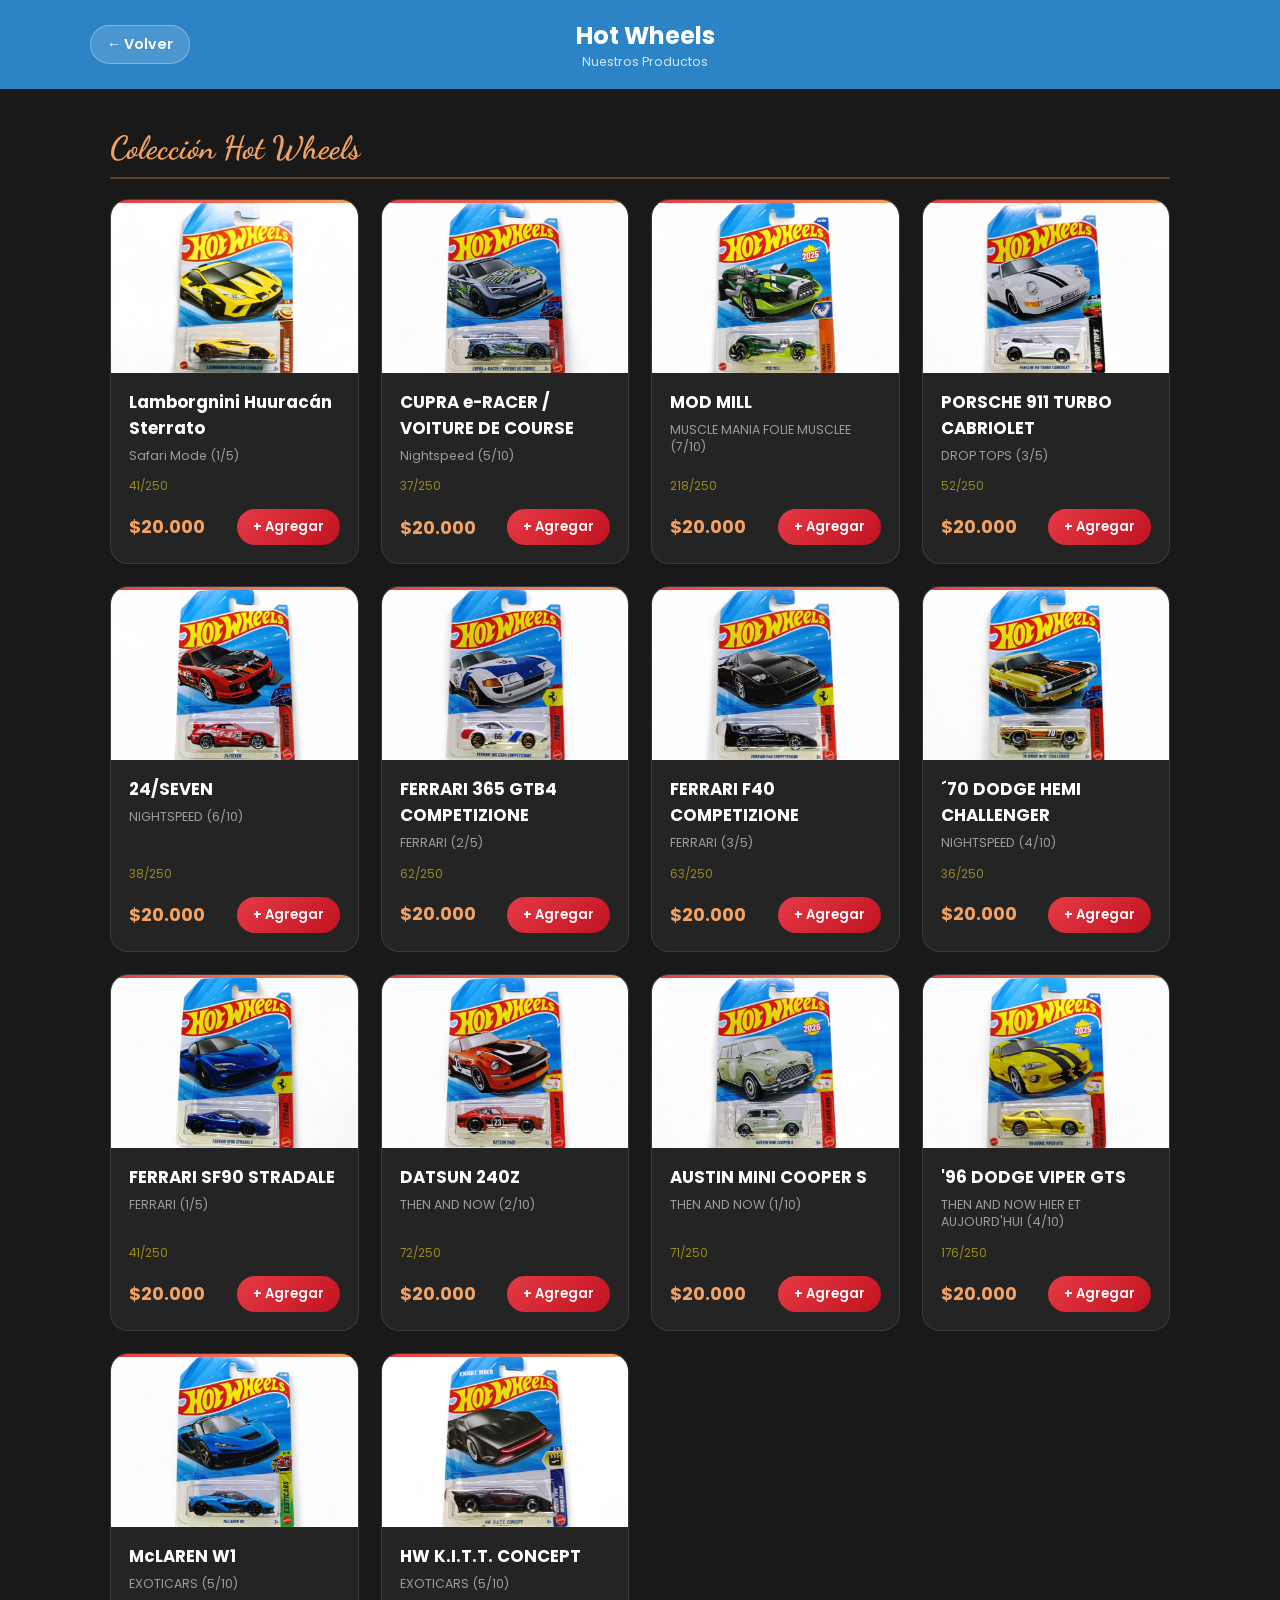
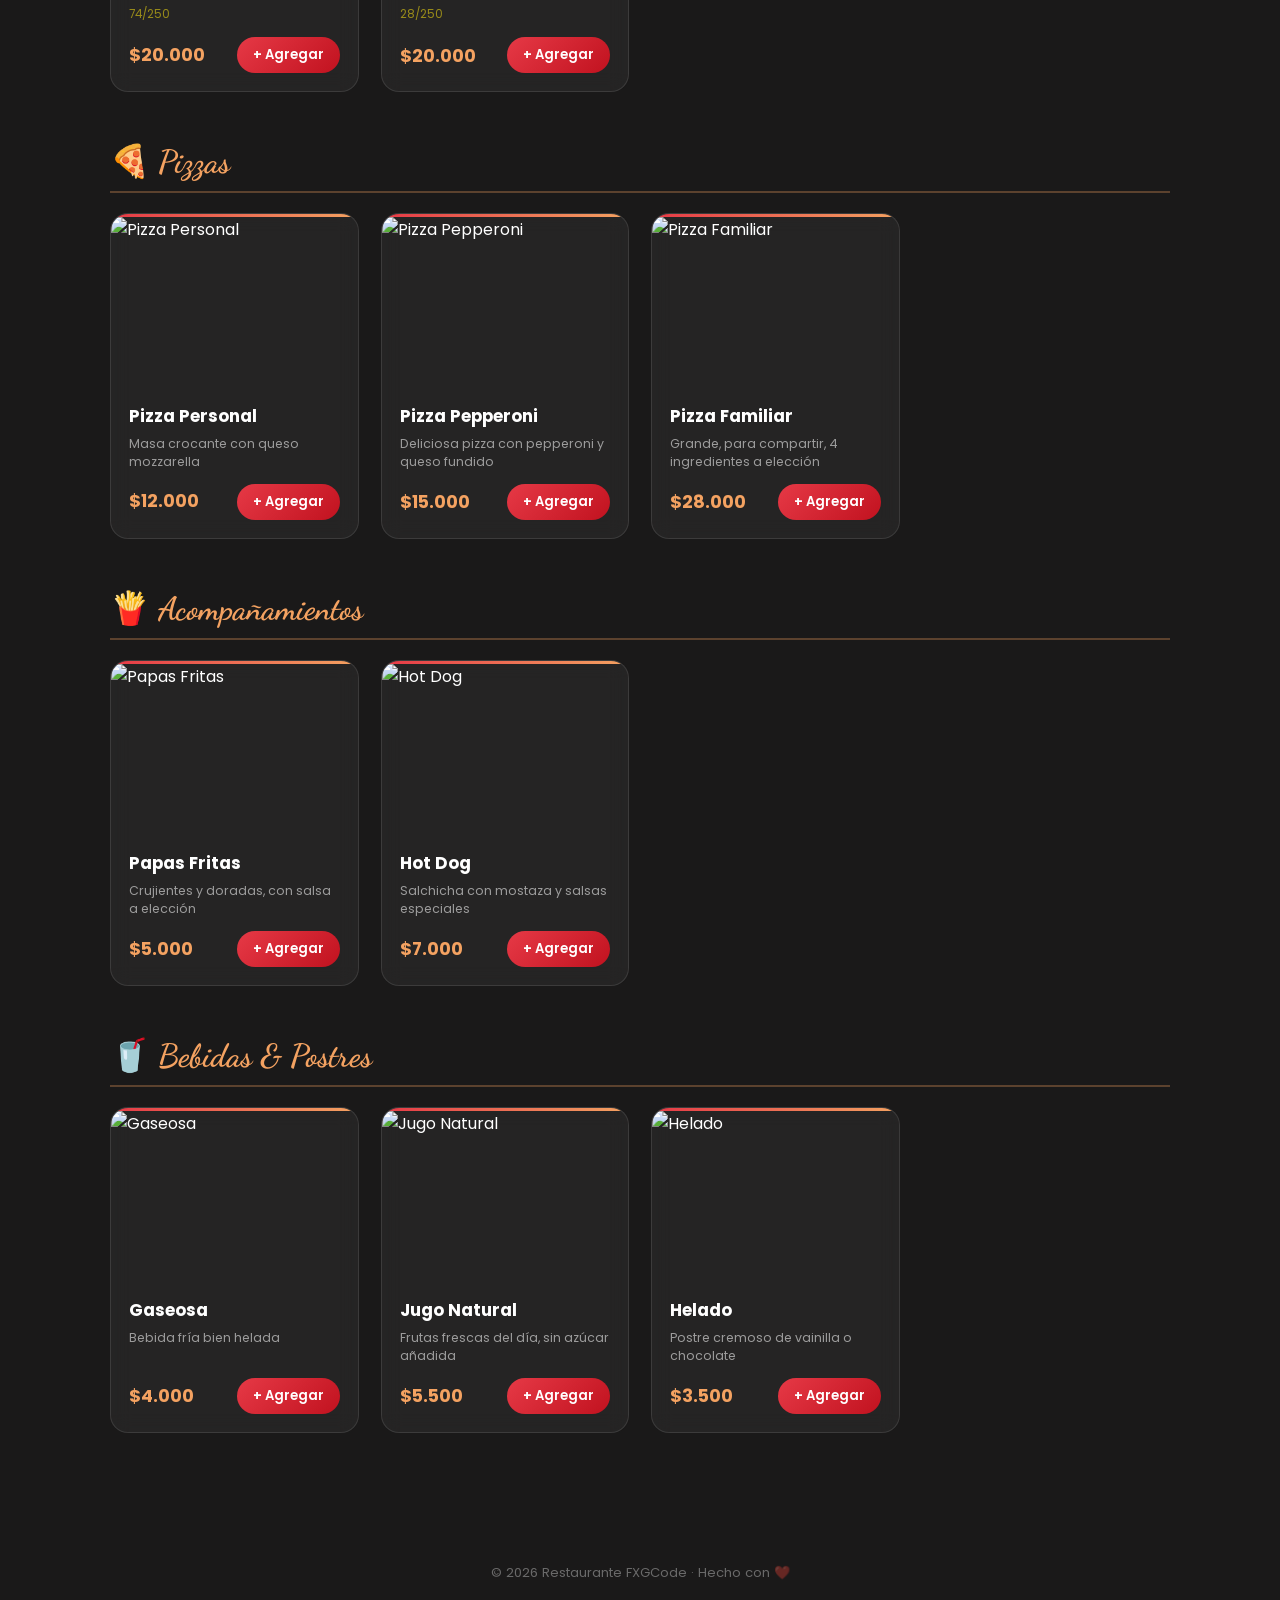
==== commit 25e8cadd: "....." ====
--- a/productos.html
+++ b/productos.html
@@ -280,7 +280,7 @@
           <div class="producto">
             <img
               class="img-producto"
-              src="photo/IMG-20260331-WA0057.jpg"
+              src="photo/IMG-20260331-WA0058.jpg"
               alt="HW K.I.T.T. CONCEPT"
             />
             <div class="producto-info">
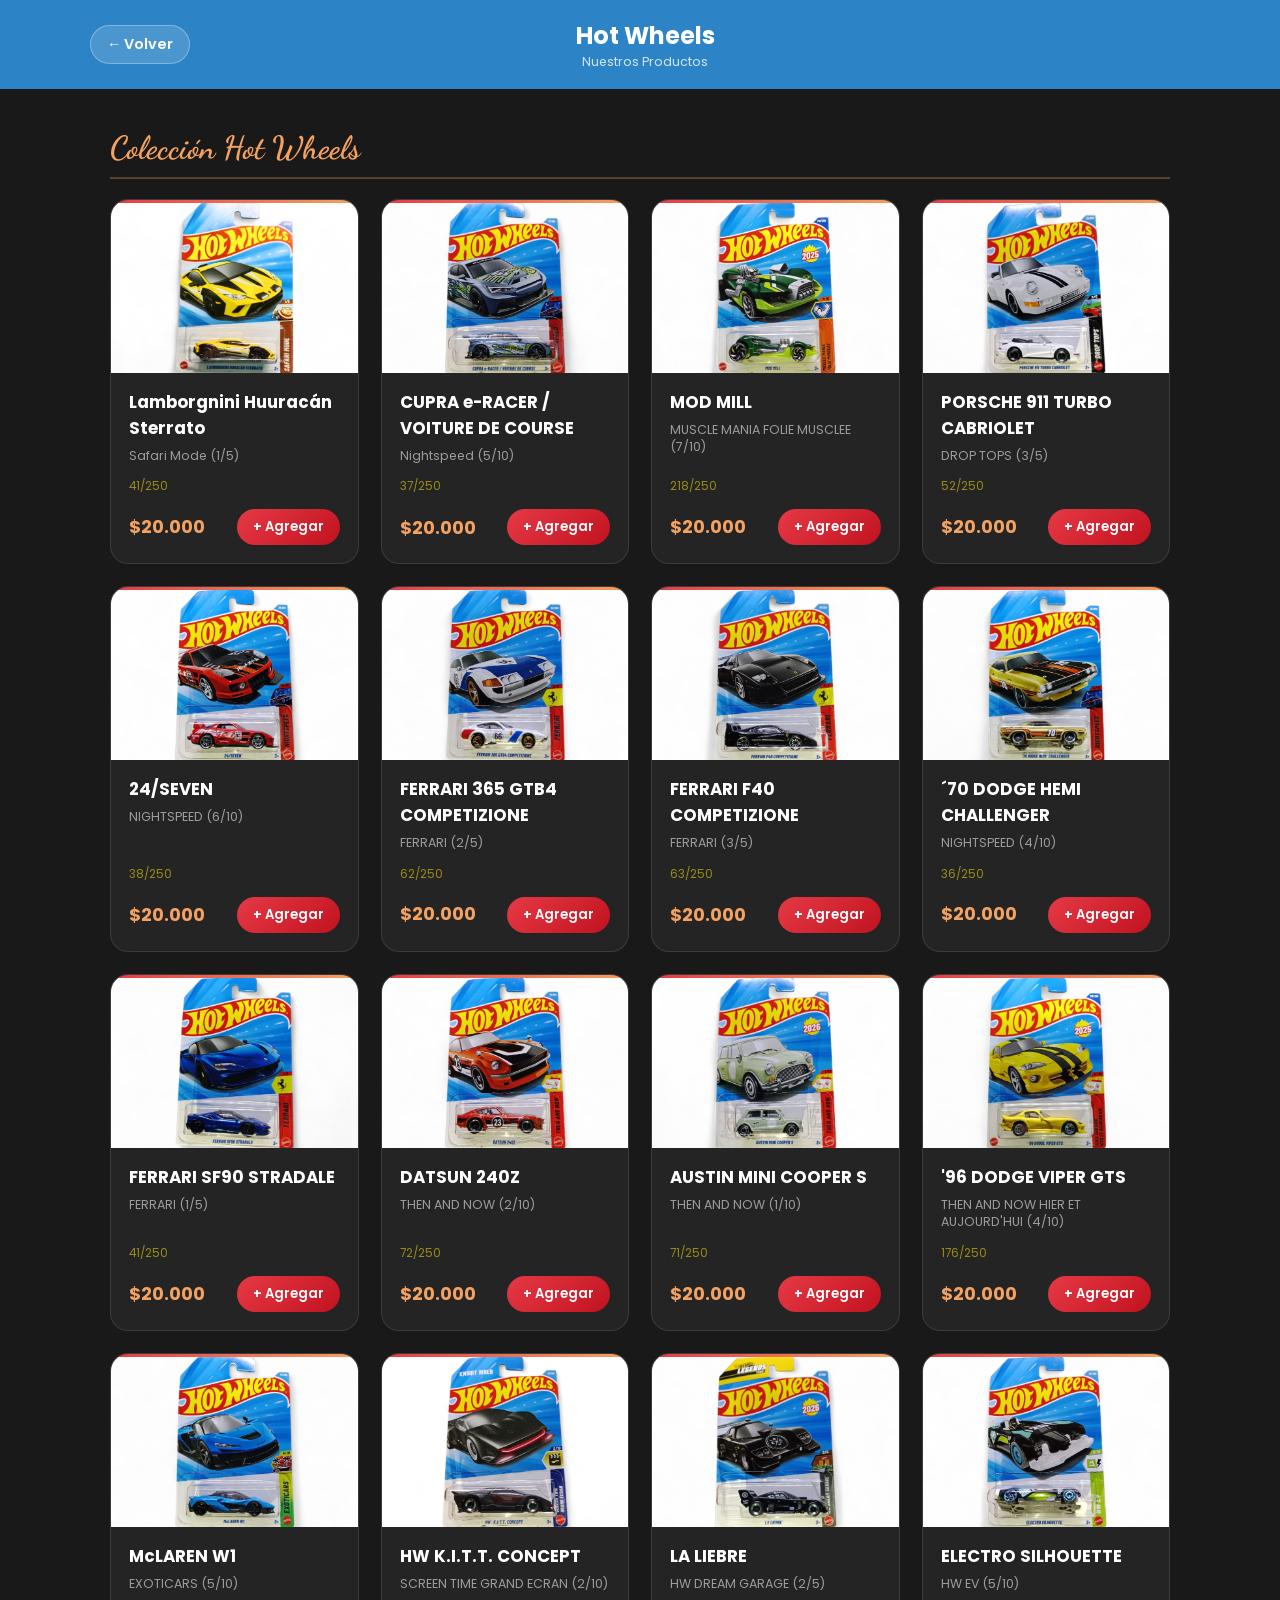
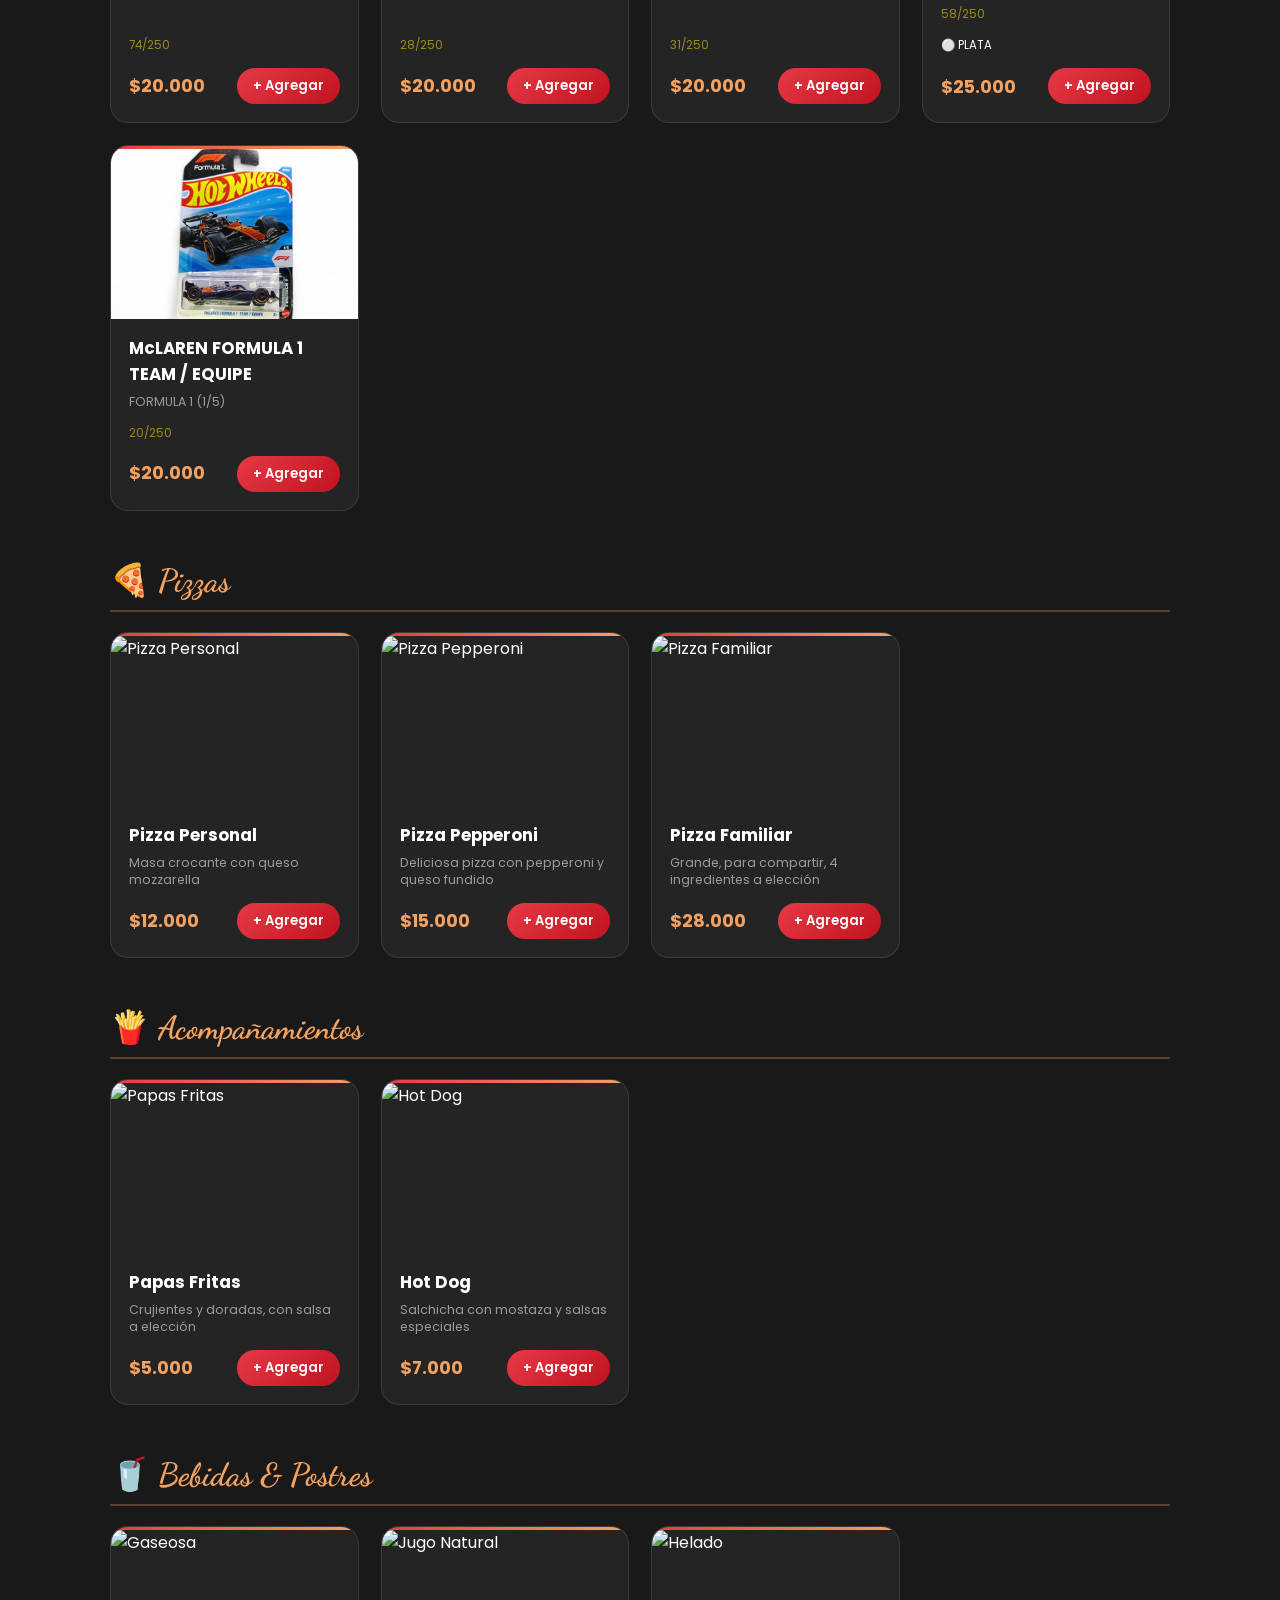
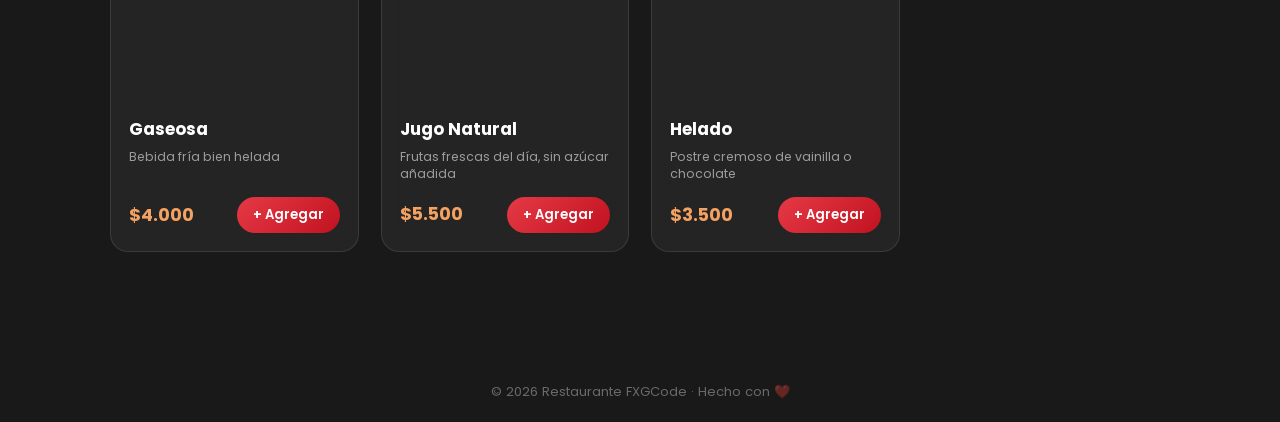
==== commit 803dc67e: "----" ====
--- a/productos.html
+++ b/productos.html
@@ -285,11 +285,69 @@
             />
             <div class="producto-info">
               <h3>HW K.I.T.T. CONCEPT</h3>
-              <p class="desc">EXOTICARS (5/10)</p> <!-- GUARDAR -->
+              <p class="desc">SCREEN TIME GRAND ECRAN (2/10)</p>
               <p class="desc-num">28/250</p>
               <div class="producto-footer">
                 <span class="precio">$20.000</span>
                 <button onclick="agregar('HW K.I.T.T. CONCEPT', 20000)">
+                  + Agregar
+                </button>
+              </div>
+            </div>
+          </div>
+
+          <div class="producto">
+            <img
+              class="img-producto"
+              src="photo/IMG-20260331-WA0060.jpg"
+              alt="LA LIEBRE"
+            />
+            <div class="producto-info">
+              <h3>LA LIEBRE</h3>
+              <p class="desc">HW DREAM GARAGE (2/5)</p>
+              <p class="desc-num">31/250</p>
+              <div class="producto-footer">
+                <span class="precio">$20.000</span>
+                <button onclick="agregar('LA LIEBRE', 20000)">
+                  + Agregar
+                </button>
+              </div>
+            </div>
+          </div>
+
+          <div class="producto">
+            <img
+              class="img-producto"
+              src="photo/IMG-20260331-WA0061.jpg"
+              alt="ELECTRO SILHOUETTE"
+            />
+            <div class="producto-info">
+              <h3>ELECTRO SILHOUETTE</h3>
+              <p class="desc">HW EV (5/10)</p>
+              <p class="desc-num">58/250</p>
+              <p class="desc-a">⚪ PLATA</p>
+              <div class="producto-footer">
+                <span class="precio">$25.000</span>
+                <button onclick="agregar('ELECTRO SILHOUETTE', 25000)">
+                  + Agregar
+                </button>
+              </div>
+            </div>
+          </div>
+
+          <div class="producto">
+            <img
+              class="img-producto"
+              src="photo/IMG-20260331-WA0062.jpg"
+              alt="McLAREN FORMULA 1 TEAM / EQUIPE"
+            />
+            <div class="producto-info">
+              <h3>McLAREN FORMULA 1 TEAM / EQUIPE</h3>
+              <p class="desc">FORMULA 1 (1/5)</p>
+              <p class="desc-num">20/250</p>
+              <div class="producto-footer">
+                <span class="precio">$20.000</span>
+                <button onclick="agregar('McLAREN FORMULA 1 TEAM / EQUIPE', 25000)">
                   + Agregar
                 </button>
               </div>
--- a/productos.css
+++ b/productos.css
@@ -145,6 +145,12 @@
 .desc-num {
   font-size: 0.72rem;
   color: rgba(252, 228, 17, 0.541);
+  margin-bottom: 14px;
+}
+
+.desc-a {
+  color: white;
+  font-size: 0.72rem;
   margin-bottom: 14px;
 }
 
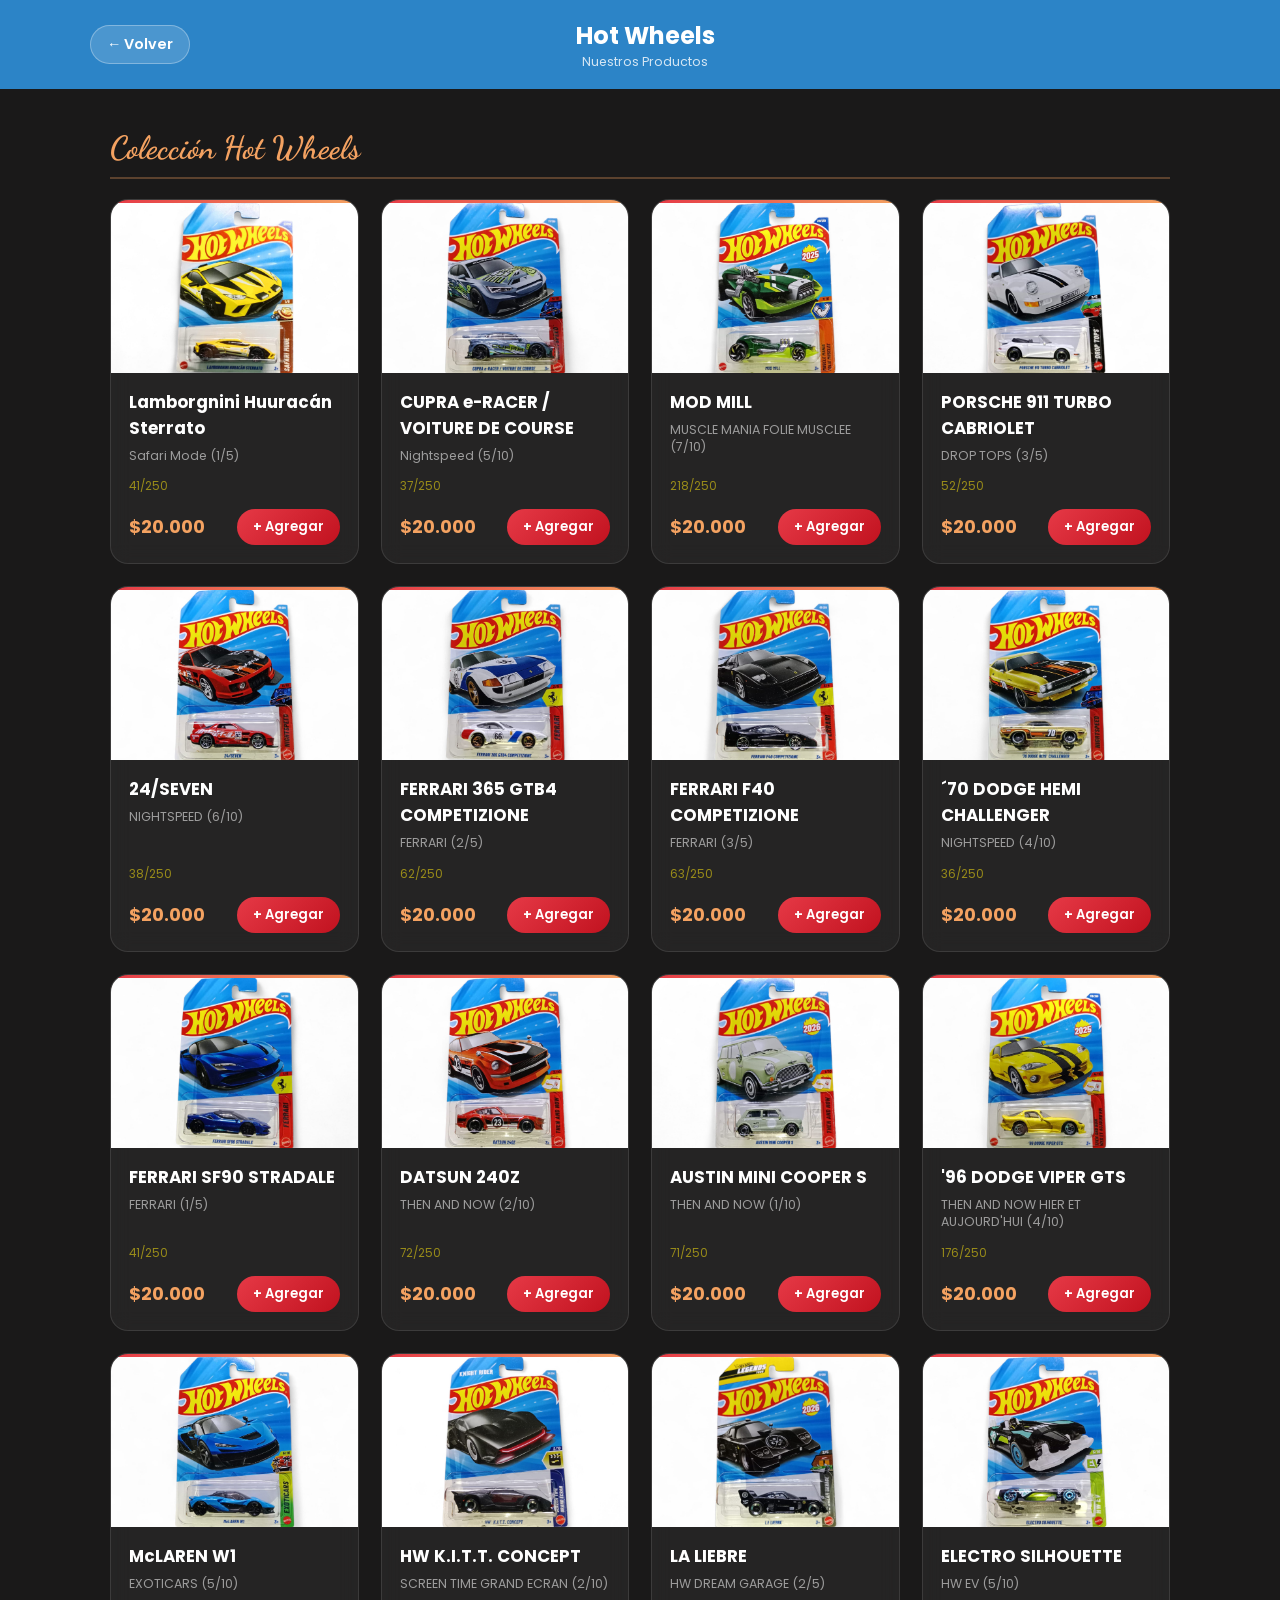
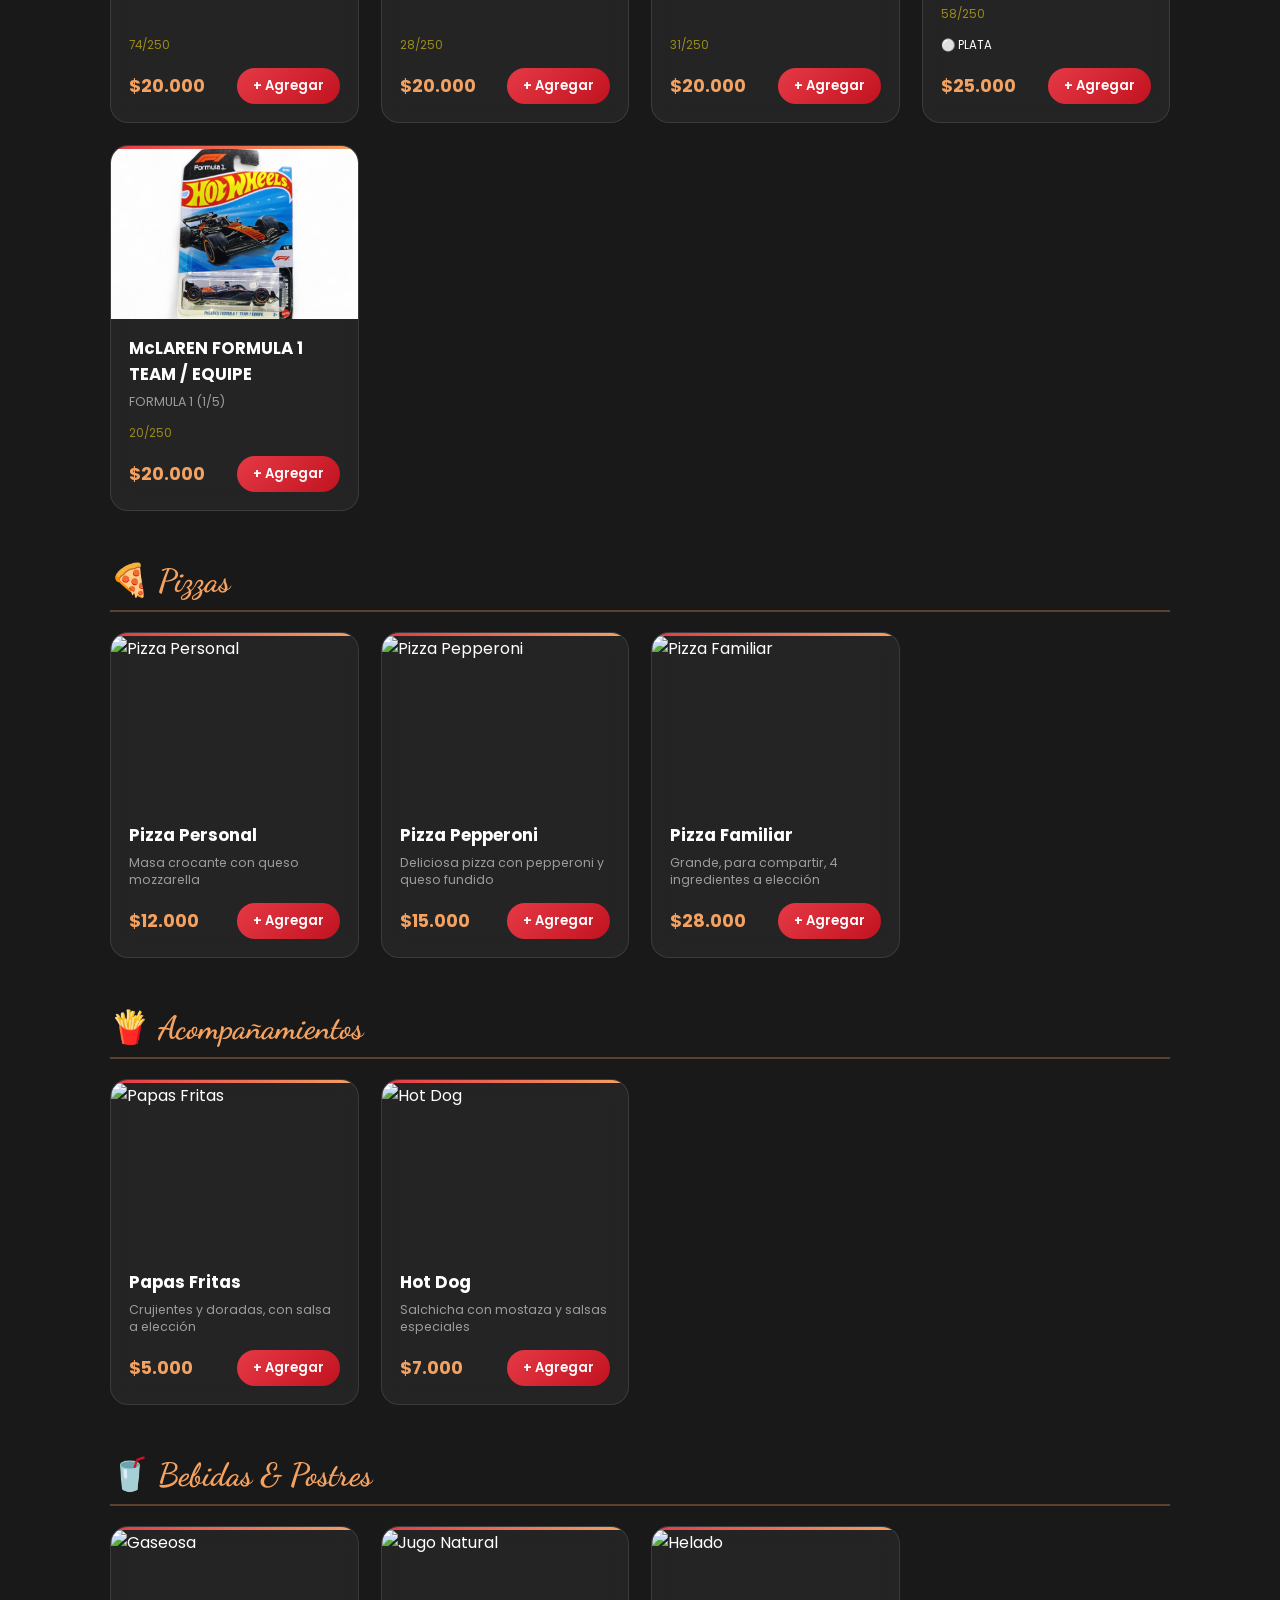
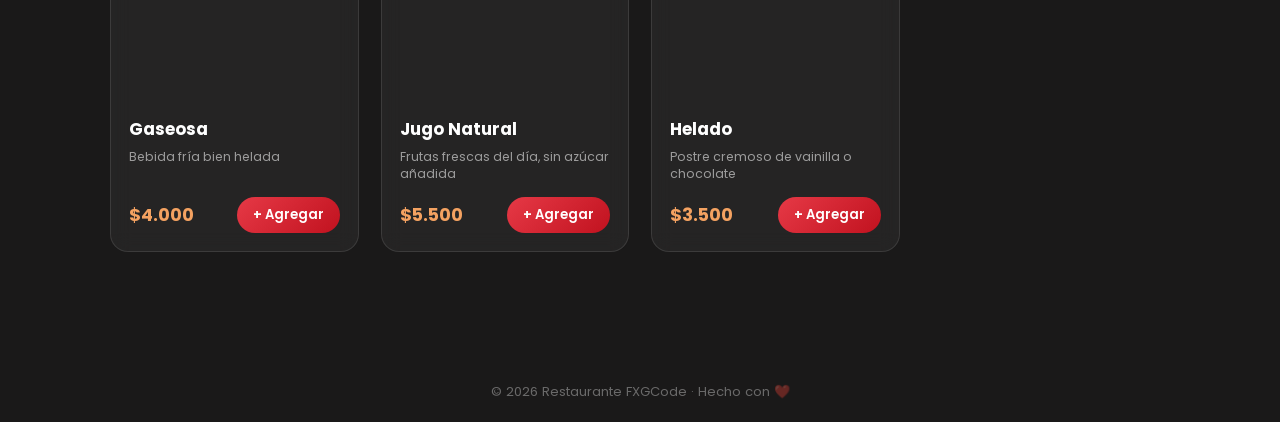
==== commit 01e6399e: "222" ====
--- a/productos.html
+++ b/productos.html
@@ -347,7 +347,7 @@
               <p class="desc-num">20/250</p>
               <div class="producto-footer">
                 <span class="precio">$20.000</span>
-                <button onclick="agregar('McLAREN FORMULA 1 TEAM / EQUIPE', 25000)">
+                <button onclick="agregar('McLAREN FORMULA 1 TEAM / EQUIPE', 20000)">
                   + Agregar
                 </button>
               </div>
